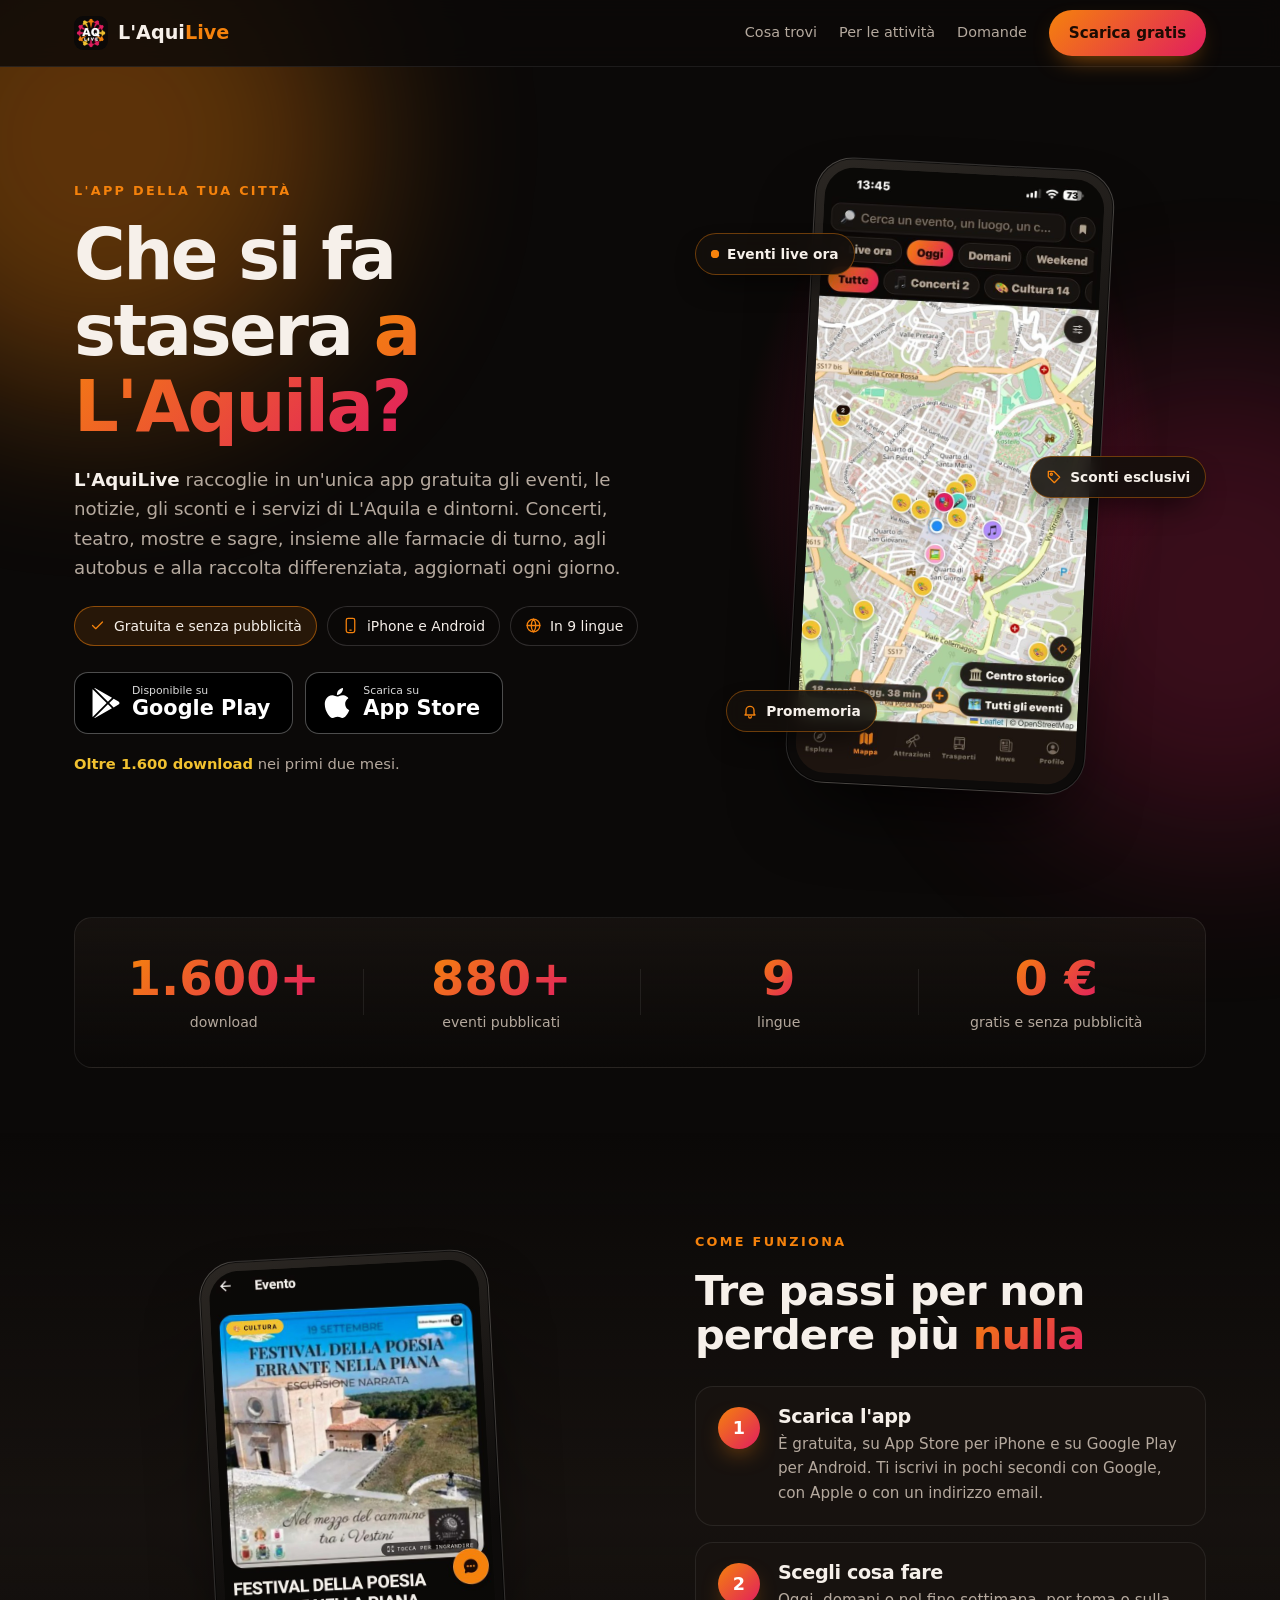
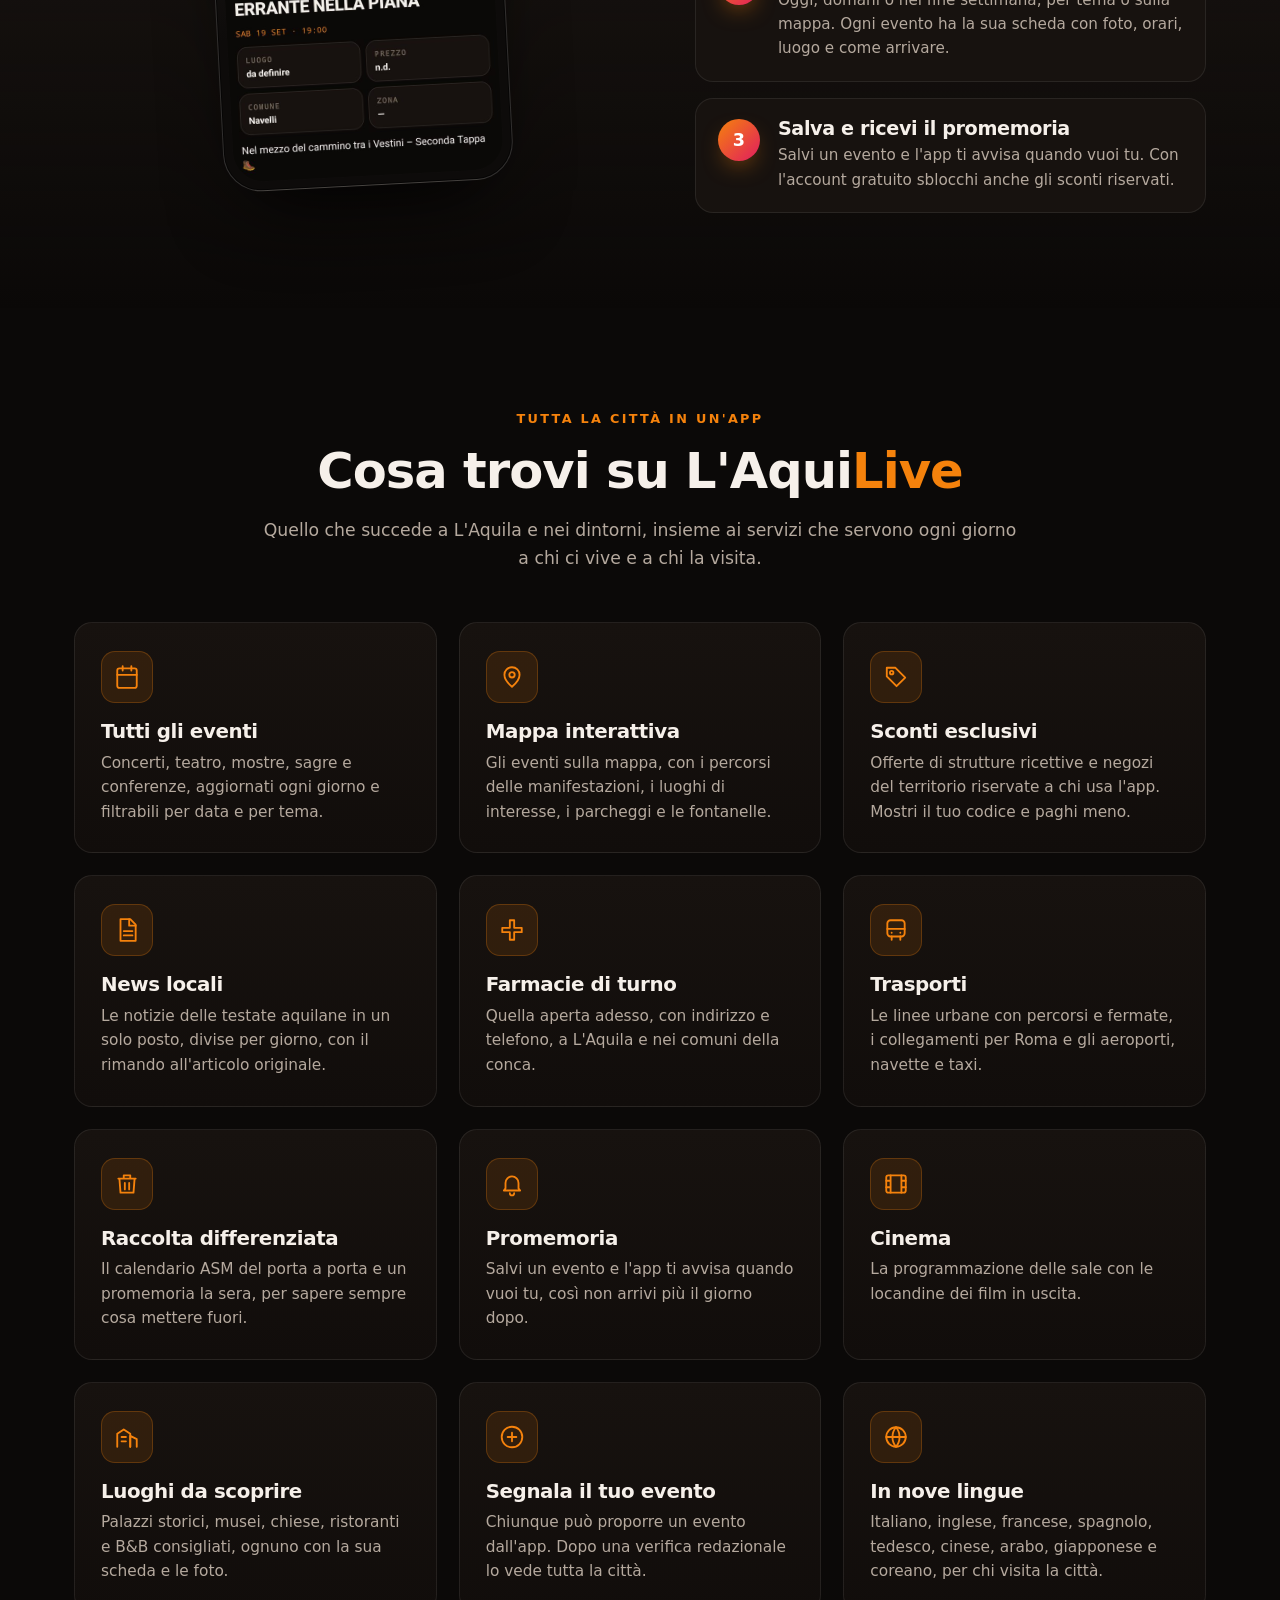
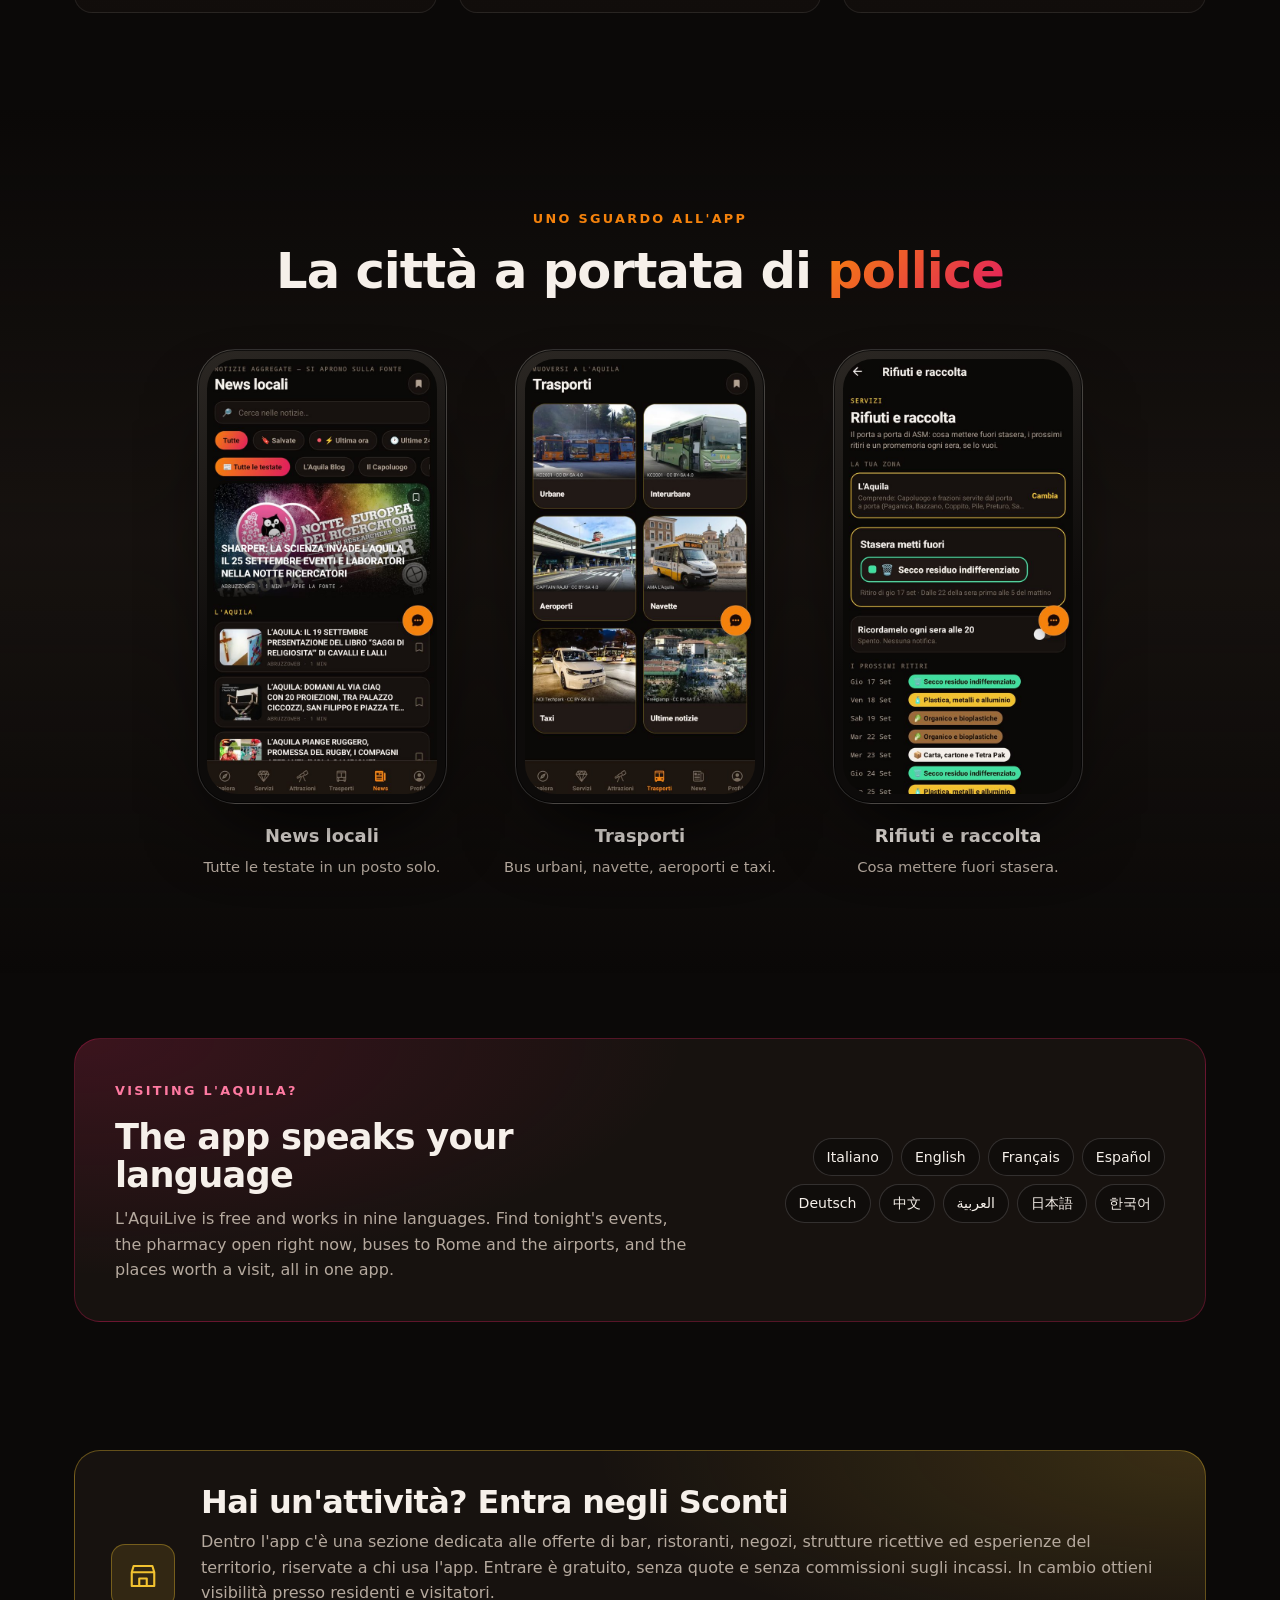
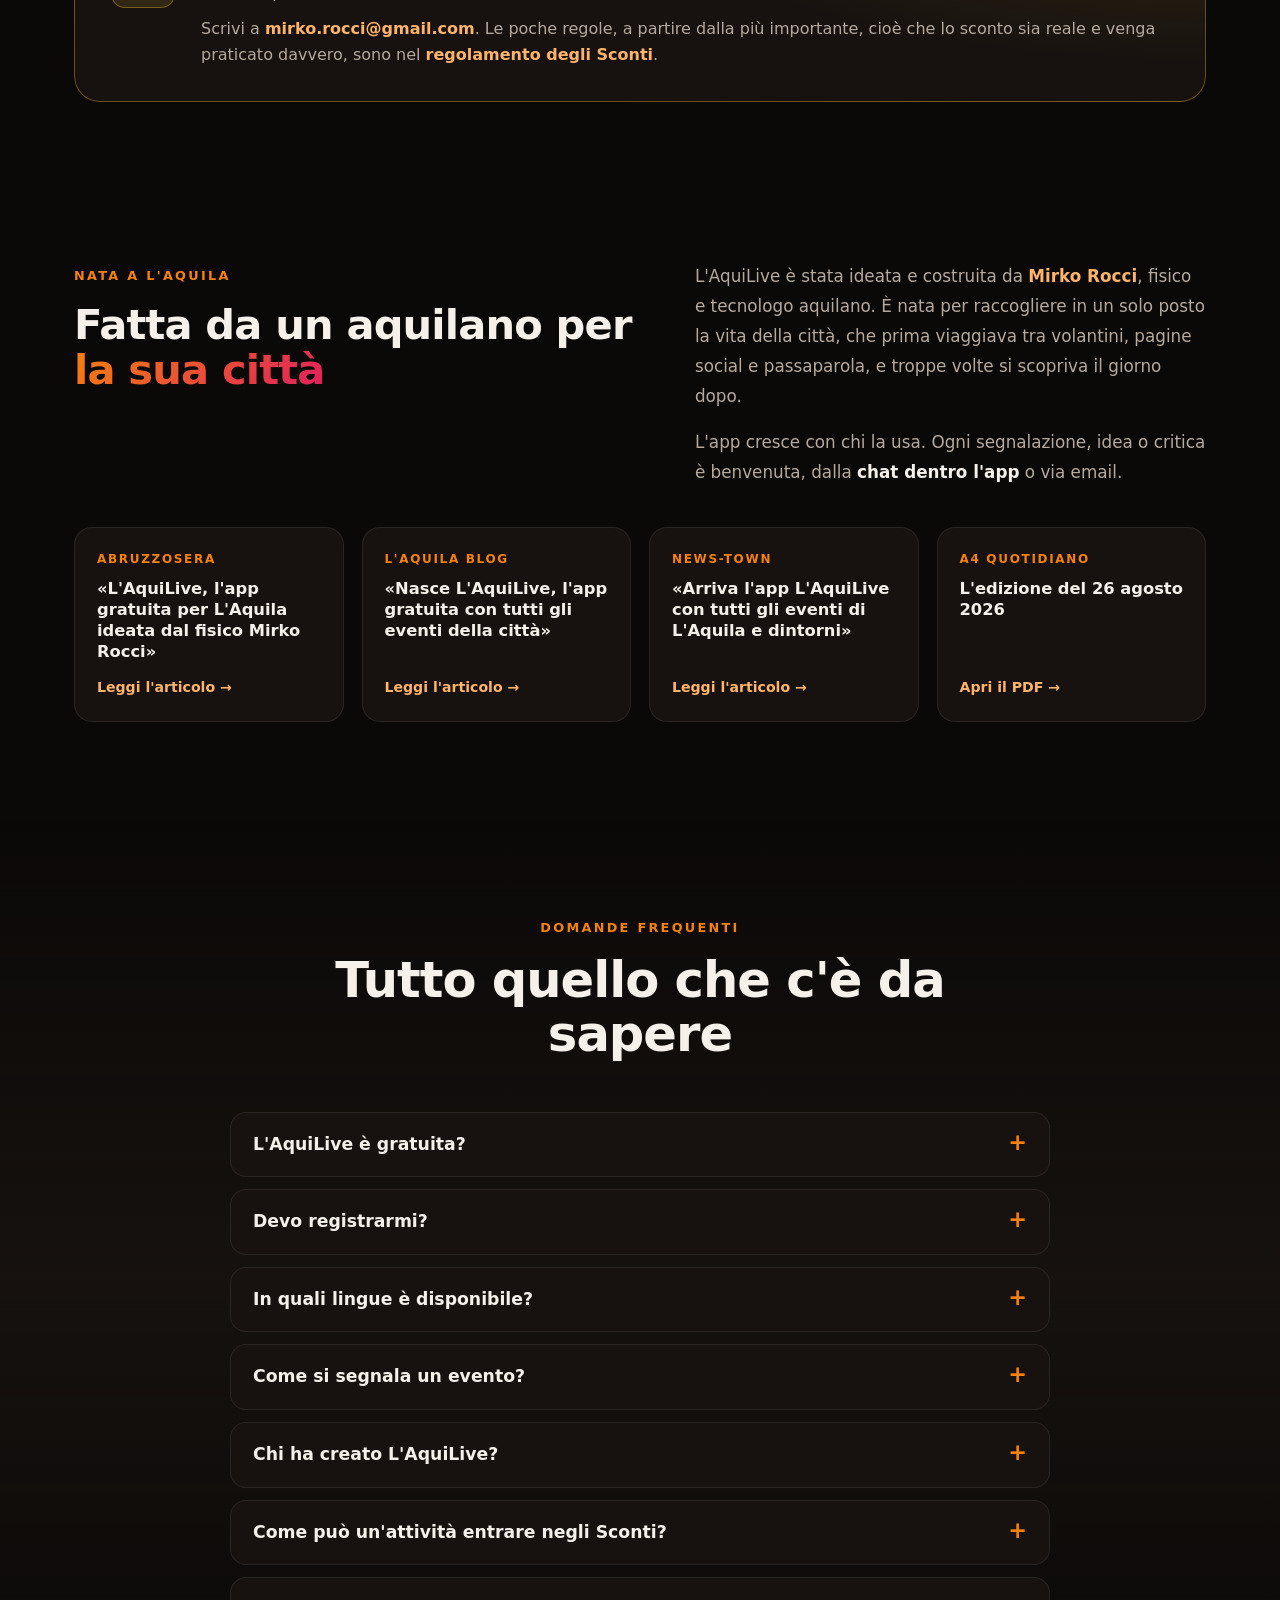
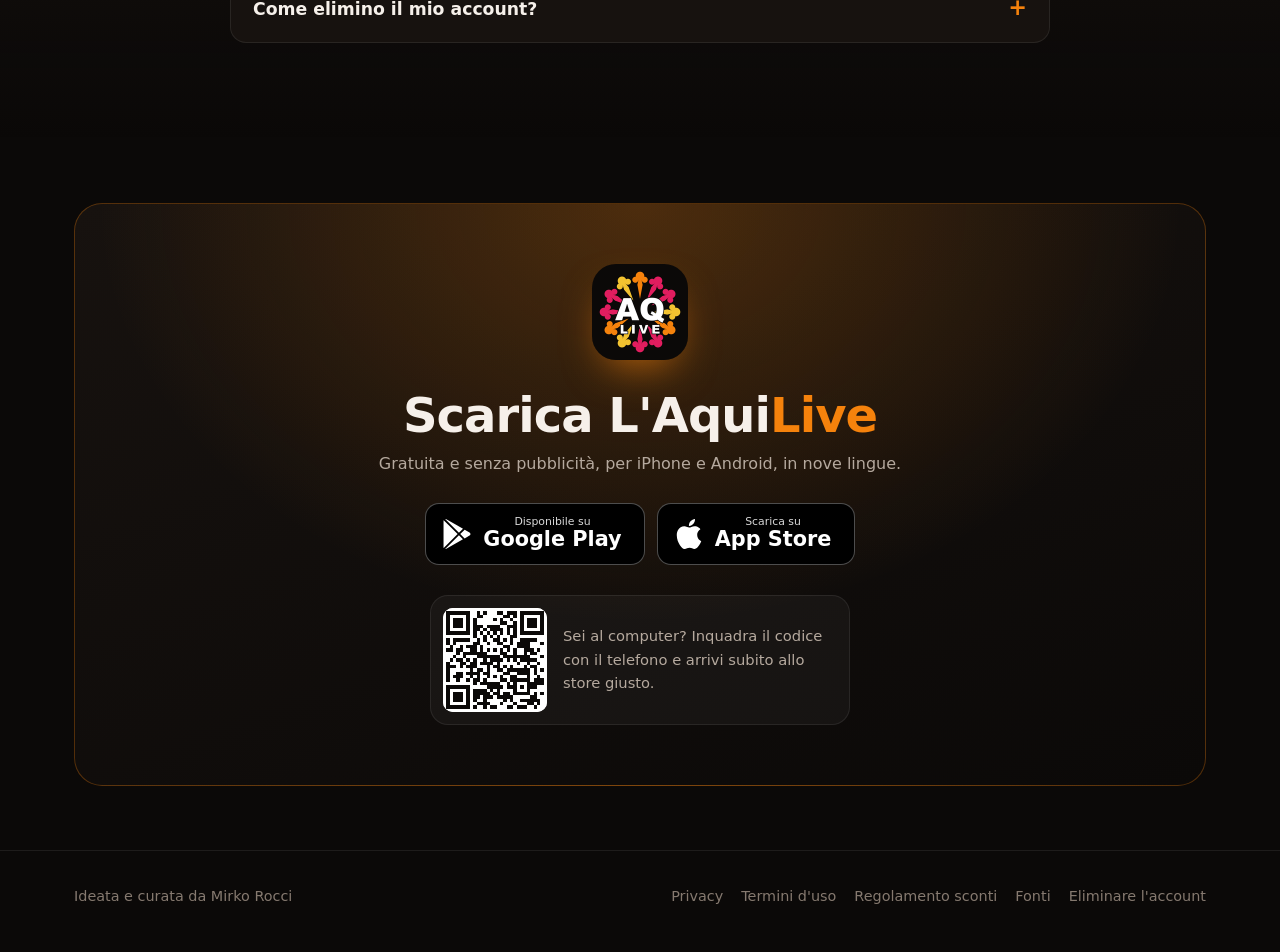
==== index.html @ c2c672d5 "Prima versione della pagina di laquilive.it Co-Authored-By: Claude Opus 5.5 <noreply@anthropic.com>" ====
<!doctype html>
<html lang="it">
<head>
<meta charset="utf-8">
<meta name="viewport" content="width=device-width, initial-scale=1">
<!-- Sicurezza: niente script in linea, i conteggi dei tocchi vanno solo verso Supabase -->
<meta http-equiv="Content-Security-Policy" content="default-src 'self'; img-src 'self' data:; style-src 'self' 'unsafe-inline' https://fonts.googleapis.com; font-src https://fonts.gstatic.com; script-src 'self'; connect-src https://kdgytiribodwqccvwzvc.supabase.co; object-src 'none'; base-uri 'self'; form-action 'self'; upgrade-insecure-requests">
<meta name="referrer" content="strict-origin-when-cross-origin">
<title>L'AquiLive · L'app gratuita degli eventi di L'Aquila</title>
<meta name="description" content="L'AquiLive è l'app gratuita e senza pubblicità con gli eventi, le notizie, gli sconti e i servizi di L'Aquila e dintorni. Mappa, farmacie di turno, autobus e raccolta differenziata, per iPhone e Android, in 9 lingue.">
<meta name="robots" content="index, follow, max-image-preview:large">
<link rel="canonical" href="https://laquilive.it/">
<meta name="theme-color" content="#0B0908">
<link rel="icon" href="/assets/favicon.ico" sizes="any">
<link rel="icon" href="/assets/favicon-32.png" type="image/png" sizes="32x32">
<link rel="apple-touch-icon" href="/assets/apple-touch-icon.png">
<link rel="manifest" href="/site.webmanifest">
<meta property="og:type" content="website">
<meta property="og:locale" content="it_IT">
<meta property="og:site_name" content="L'AquiLive">
<meta property="og:title" content="L'AquiLive · Tutta L'Aquila in un'app gratuita">
<meta property="og:description" content="Eventi, notizie, sconti e servizi di L'Aquila e dintorni in un'unica app, gratuita e senza pubblicità. Oltre 1.600 download.">
<meta property="og:url" content="https://laquilive.it/">
<meta property="og:image" content="https://laquilive.it/assets/og-laquilive.jpg">
<meta property="og:image:width" content="1024">
<meta property="og:image:height" content="500">
<meta property="og:image:alt" content="L'AquiLive, eventi, cultura e vita quotidiana a L'Aquila e provincia">
<meta name="twitter:card" content="summary_large_image">
<meta name="twitter:title" content="L'AquiLive · Tutta L'Aquila in un'app gratuita">
<meta name="twitter:description" content="Eventi, notizie, sconti e servizi di L'Aquila e dintorni in un'unica app, gratuita e senza pubblicità.">
<meta name="twitter:image" content="https://laquilive.it/assets/og-laquilive.jpg">
<meta name="apple-itunes-app" content="app-id=6796280318">
<link rel="preconnect" href="https://fonts.googleapis.com">
<link rel="preconnect" href="https://fonts.gstatic.com" crossorigin>
<link href="https://fonts.googleapis.com/css2?family=Space+Grotesk:wght@500;600;700&family=Inter:wght@400;500;600;700&display=swap" rel="stylesheet">
<script type="application/ld+json">
{
  "@context": "https://schema.org",
  "@graph": [
    {
      "@type": "WebSite",
      "@id": "https://laquilive.it/#sito",
      "url": "https://laquilive.it/",
      "name": "L'AquiLive",
      "inLanguage": "it",
      "publisher": { "@id": "https://mirkorocci.it/#person" }
    },
    {
      "@type": "MobileApplication",
      "@id": "https://laquilive.it/#app",
      "name": "L'AquiLive",
      "url": "https://laquilive.it/",
      "description": "App gratuita e senza pubblicità con gli eventi, le notizie, gli sconti e i servizi di L'Aquila e dintorni: concerti, teatro, mostre, sagre, conferenze e Perdonanza Celestiniana, con mappa interattiva, promemoria, news locali, trasporti, farmacie di turno, raccolta differenziata, cinema e luoghi da scoprire.",
      "image": "https://laquilive.it/assets/icona-512.png",
      "screenshot": [
        "https://laquilive.it/assets/schermate/mappa.jpg",
        "https://laquilive.it/assets/schermate/evento.jpg",
        "https://laquilive.it/assets/schermate/news.jpg"
      ],
      "applicationCategory": "EntertainmentApplication",
      "operatingSystem": "Android, iOS",
      "inLanguage": ["it", "en", "fr", "es", "de", "zh", "ar", "ja", "ko"],
      "offers": { "@type": "Offer", "price": "0", "priceCurrency": "EUR" },
      "installUrl": [
        "https://play.google.com/store/apps/details?id=it.aqlive99.app",
        "https://apps.apple.com/it/app/laquilive/id6796280318"
      ],
      "sameAs": [
        "https://play.google.com/store/apps/details?id=it.aqlive99.app",
        "https://apps.apple.com/it/app/laquilive/id6796280318",
        "https://mirkorocci.it/laquilive/"
      ],
      "spatialCoverage": { "@type": "Place", "name": "L'Aquila e provincia", "address": { "@type": "PostalAddress", "addressLocality": "L'Aquila", "addressRegion": "AQ", "addressCountry": "IT" } },
      "author": { "@type": "Person", "@id": "https://mirkorocci.it/#person", "name": "Mirko Rocci", "url": "https://mirkorocci.it/" },
      "publisher": { "@id": "https://mirkorocci.it/#person" },
      "subjectOf": [
        { "@type": "NewsArticle", "headline": "L'AquiLive, l'app gratuita per L'Aquila ideata dal fisico Mirko Rocci", "url": "https://abruzzosera.it/attualita/laquilive-lapp-gratuita-per-laquila-ideata-dal-fisico-mirko-rocci/", "publisher": { "@type": "Organization", "name": "Abruzzosera" } },
        { "@type": "NewsArticle", "headline": "Nasce L'AquiLive, l'app gratuita con tutti gli eventi della città", "url": "https://www.laquilablog.it/nasce-laquilive-lapp-gratuita-con-tutti-gli-eventi-della-citta/", "publisher": { "@type": "Organization", "name": "L'Aquila Blog" } },
        { "@type": "NewsArticle", "headline": "Arriva l'app L'AquiLive con tutti gli eventi di L'Aquila e dintorni", "url": "https://news-town.it/2026/08/25/scenari/arriva-lapp-laquilive-con-tutti-gli-eventi-di-laquila-e-dintorni/", "publisher": { "@type": "Organization", "name": "News-Town" } }
      ]
    },
    {
      "@type": "FAQPage",
      "mainEntity": [
        { "@type": "Question", "name": "Che cos'è L'AquiLive?", "acceptedAnswer": { "@type": "Answer", "text": "L'AquiLive è un'app gratuita e senza pubblicità che raccoglie in un solo posto gli eventi, le notizie, gli sconti e i servizi di L'Aquila e dintorni, con mappa interattiva, promemoria, trasporti, farmacie di turno, raccolta differenziata e cinema." } },
        { "@type": "Question", "name": "L'AquiLive è gratuita?", "acceptedAnswer": { "@type": "Answer", "text": "Sì. L'app è gratuita e senza pubblicità, per Android su Google Play e per iPhone su App Store." } },
        { "@type": "Question", "name": "In quali lingue è disponibile L'AquiLive?", "acceptedAnswer": { "@type": "Answer", "text": "In nove lingue, cioè italiano, inglese, francese, spagnolo, tedesco, cinese, arabo, giapponese e coreano." } },
        { "@type": "Question", "name": "Come si segnala un evento su L'AquiLive?", "acceptedAnswer": { "@type": "Answer", "text": "Chiunque può proporre un evento direttamente dall'app. Dopo una verifica redazionale viene pubblicato e diventa visibile a tutti." } },
        { "@type": "Question", "name": "Chi ha creato L'AquiLive?", "acceptedAnswer": { "@type": "Answer", "text": "L'app è stata ideata e costruita da Mirko Rocci, fisico e tecnologo aquilano." } },
        { "@type": "Question", "name": "Come può un'attività entrare nella sezione Sconti?", "acceptedAnswer": { "@type": "Answer", "text": "Bar, ristoranti, negozi, strutture ricettive ed esperienze del territorio possono proporre un'offerta riservata a chi usa l'app scrivendo a mirko.rocci@gmail.com. L'inserimento è gratuito, senza quote né commissioni, e la regola principale è che lo sconto sia reale e venga praticato davvero." } }
      ]
    }
  ]
}
</script>
<style>
  :root {
    --ink: #0B0908; --ink-2: #110D0B; --panel: #17120F; --panel-2: #1E1814;
    --line: rgba(255,255,255,.08); --line-2: rgba(255,255,255,.15);
    --orange: #F5820C; --orange-lt: #FFB46B; --pink: #E11D5F; --yellow: #F2C230;
    --grad: linear-gradient(135deg, #F5820C 0%, #E11D5F 100%);
    --text: #F6F0EA; --muted: #B5A99E; --muted-2: #85796F;
    --maxw: 1180px; --r: 18px; --ease: cubic-bezier(.2,.7,.2,1);
    --font-d: "Space Grotesk", system-ui, sans-serif; --font-b: "Inter", system-ui, sans-serif;
  }
  * { box-sizing: border-box; margin: 0; padding: 0; }
  html { scroll-behavior: smooth; scroll-padding-top: 84px; }
  body { font-family: var(--font-b); background: var(--ink); color: var(--text); line-height: 1.6; overflow-x: hidden; -webkit-font-smoothing: antialiased; }
  a { color: inherit; text-decoration: none; }
  img { max-width: 100%; }
  h1, h2, h3 { font-family: var(--font-d); font-weight: 600; line-height: 1.08; letter-spacing: -.02em; }
  :focus-visible { outline: 2px solid var(--orange-lt); outline-offset: 3px; border-radius: 6px; }
  .container { max-width: var(--maxw); margin: 0 auto; padding: 0 24px; }
  .grad { background: var(--grad); -webkit-background-clip: text; background-clip: text; color: transparent; }
  .aql { white-space: nowrap; }
  .aql i { font-style: normal; color: var(--orange); }
  .kicker { display: inline-block; font-family: var(--font-d); font-size: .8rem; font-weight: 600; letter-spacing: .18em; text-transform: uppercase; color: var(--orange); margin-bottom: 16px; }
  .link-inline { color: var(--orange-lt); font-weight: 600; }
  .link-inline:hover { text-decoration: underline; }
  .salta { position: absolute; left: -999px; top: 8px; z-index: 50; padding: 10px 16px; border-radius: 10px; background: var(--orange); color: #1C0B03; font-weight: 600; }
  .salta:focus { left: 12px; }

  /* sfondo: due aloni caldi, come nell'app */
  .bg-glow { position: fixed; z-index: 0; border-radius: 50%; filter: blur(90px); opacity: .35; pointer-events: none; }
  .glow-a { width: 520px; height: 520px; left: -160px; top: -120px; background: var(--orange); }
  .glow-b { width: 480px; height: 480px; right: -180px; top: 40%; background: var(--pink); opacity: .22; }

  /* testata */
  .testata { position: sticky; top: 0; z-index: 20; background: rgba(11,9,8,.82); -webkit-backdrop-filter: blur(12px); backdrop-filter: blur(12px); border-bottom: 1px solid var(--line); }
  .testata .container { display: flex; align-items: center; justify-content: space-between; height: 66px; gap: 16px; }
  .marchio { display: inline-flex; align-items: center; gap: 10px; font-family: var(--font-d); font-weight: 700; font-size: 1.2rem; }
  .marchio img { width: 34px; height: 34px; border-radius: 9px; }
  .testata-dx { display: flex; align-items: center; gap: 22px; font-size: .9rem; color: var(--muted); }
  .testata-dx a:not(.btn):hover { color: var(--text); }
  .btn { display: inline-flex; align-items: center; gap: .5em; font-family: var(--font-d); font-weight: 600; font-size: .95rem; padding: .7em 1.3em; border-radius: 100px; background: var(--grad); color: #1C0B03; box-shadow: 0 10px 26px -12px rgba(245,130,12,.8); transition: transform .25s var(--ease); white-space: nowrap; }
  .btn:hover { transform: translateY(-2px); }

  main, footer { position: relative; z-index: 1; }
  .section { padding: 96px 0; position: relative; }
  .section.tight { padding: 64px 0; }
  .section-alt { background: linear-gradient(180deg, transparent, rgba(30,24,20,.6), transparent); }
  .sec-head { max-width: 760px; margin: 0 auto 50px; text-align: center; }
  .sec-head h2 { font-size: clamp(2rem, 4.4vw, 3.1rem); }
  .lead { margin-top: 18px; color: var(--muted); font-size: 1.08rem; }
  .split { display: grid; grid-template-columns: minmax(0,1.05fr) minmax(0,.95fr); gap: 56px; align-items: center; }
  .split.top { align-items: start; }
  .sec-title { font-size: clamp(1.8rem, 3.6vw, 2.6rem); margin: 0 0 18px; }
  .prose p { color: var(--muted); font-size: 1.05rem; line-height: 1.78; margin-top: 16px; }
  .prose p:first-child { margin-top: 0; }
  .prose strong { color: var(--text); }

  /* apertura */
  .apertura { padding: 72px 0 40px; }
  .apertura h1 { font-size: clamp(2.5rem, 6vw, 4.4rem); font-weight: 700; letter-spacing: -.035em; max-width: 14ch; }
  .ph-lead { max-width: 58ch; margin-top: 20px; color: var(--muted); font-size: clamp(1.02rem, 1.5vw, 1.14rem); }
  .ph-lead strong { color: var(--text); }
  .ph-meta { display: flex; flex-wrap: wrap; gap: 10px; margin-top: 24px; }
  .chip-info { display: inline-flex; align-items: center; gap: 8px; padding: 8px 14px; border-radius: 99px; border: 1px solid var(--line-2); background: rgba(11,9,8,.55); font-size: .87rem; }
  .chip-info .ico { width: 17px; height: 17px; flex: none; fill: none; stroke: var(--orange); stroke-width: 1.8; stroke-linecap: round; stroke-linejoin: round; }
  .chip-info.hot { border-color: rgba(245,130,12,.5); background: rgba(245,130,12,.12); }
  .prova { margin-top: 18px; font-size: .92rem; color: var(--muted); }
  .prova b { color: var(--yellow); }

  /* bottoni degli store */
  .stores { display: flex; flex-wrap: wrap; gap: 12px; margin-top: 26px; }
  .stores.centro { justify-content: center; }
  .store-btn { display: inline-flex; align-items: center; gap: 11px; min-width: 198px; padding: 12px 22px 12px 16px; border-radius: 14px; background: #000; border: 1px solid rgba(255,255,255,.3); color: #fff; transition: transform .25s var(--ease), border-color .25s, box-shadow .3s; }
  .store-btn:hover { transform: translateY(-2px); border-color: #fff; box-shadow: 0 14px 30px -12px rgba(245,130,12,.6); }
  .store-btn svg { width: 30px; height: 30px; flex: none; fill: currentColor; }
  .store-btn span { display: flex; flex-direction: column; line-height: 1.12; }
  .store-btn small { font-size: .68rem; opacity: .85; }
  .store-btn b { font-family: var(--font-d); font-size: 1.3rem; font-weight: 600; white-space: nowrap; }

  /* telefoni */
  @keyframes bob { 0%, 100% { translate: 0 0; } 50% { translate: 0 -12px; } }
  .phone { position: relative; margin: 0; padding: 9px; border-radius: 38px; background: linear-gradient(160deg, #2b2723, #0d0b0a 60%); border: 1px solid rgba(255,255,255,.15); box-shadow: 0 40px 80px -30px rgba(0,0,0,.9), inset 0 0 0 1px rgba(0,0,0,.6); }
  .phone img { display: block; width: 100%; height: auto; border-radius: 30px; }
  .visual { position: relative; display: flex; justify-content: center; align-items: center; padding: 24px 0; }
  .visual-glow { position: absolute; inset: 6% 8%; border-radius: 50%; background: radial-gradient(closest-side, rgba(245,130,12,.38), rgba(225,29,95,.16) 60%, transparent); pointer-events: none; }
  .phone-hero { width: min(300px, 76%); transform: rotate(3deg); animation: bob 8s ease-in-out infinite; }
  .float-chip { position: absolute; z-index: 3; display: inline-flex; align-items: center; gap: 8px; padding: 9px 15px; border-radius: 99px; background: rgba(20,15,12,.88); -webkit-backdrop-filter: blur(8px); backdrop-filter: blur(8px); border: 1px solid rgba(245,130,12,.4); font-family: var(--font-d); font-size: .86rem; font-weight: 600; white-space: nowrap; box-shadow: 0 14px 30px -12px rgba(0,0,0,.85); animation: bob 6s ease-in-out infinite; }
  .float-chip .ico { width: 16px; height: 16px; fill: none; stroke: var(--orange); stroke-width: 2; stroke-linecap: round; stroke-linejoin: round; }
  .fc-1 { top: 14%; left: 0; }
  .fc-2 { top: 47%; right: 0; animation-delay: -2s; }
  .fc-3 { bottom: 12%; left: 6%; animation-delay: -4s; }
  .pulse-dot { width: 8px; height: 8px; border-radius: 50%; background: var(--orange); position: relative; display: inline-block; }
  .pulse-dot::after { content: ""; position: absolute; inset: 0; border-radius: 50%; background: inherit; animation: pulse 2s ease-out infinite; }
  @keyframes pulse { 0% { transform: scale(1); opacity: .7; } 100% { transform: scale(3.4); opacity: 0; } }

  /* numeri */
  .stats { display: grid; grid-template-columns: repeat(4, 1fr); gap: 20px; border: 1px solid var(--line); border-radius: var(--r); padding: 34px 20px; background: linear-gradient(180deg, rgba(30,24,20,.6), transparent); }
  .stat { text-align: center; position: relative; }
  .stat + .stat::before { content: ""; position: absolute; left: -10px; top: 50%; transform: translateY(-50%); width: 1px; height: 46px; background: var(--line); }
  .stat .num { font-family: var(--font-d); font-weight: 700; font-size: clamp(2.2rem, 4vw, 3rem); line-height: 1.1; background: var(--grad); -webkit-background-clip: text; background-clip: text; color: transparent; display: inline-block; }
  .stat .lbl { display: block; color: var(--muted); font-size: .88rem; margin-top: 6px; }

  /* tre passi */
  .app-steps { list-style: none; display: grid; gap: 16px; margin-top: 28px; }
  .app-steps li { display: flex; gap: 18px; align-items: flex-start; padding: 20px 22px; border-radius: 18px; background: var(--panel); border: 1px solid var(--line); }
  .app-steps li > b { flex: none; width: 42px; height: 42px; border-radius: 50%; display: grid; place-items: center; font-family: var(--font-d); font-size: 1.1rem; color: #fff; background: var(--grad); box-shadow: 0 10px 24px -10px rgba(245,130,12,.8); }
  .app-steps h3 { font-size: 1.2rem; margin-bottom: 4px; }
  .app-steps p { color: var(--muted); font-size: .95rem; }
  .steps-visual { display: flex; justify-content: center; }
  .steps-visual .phone { width: min(290px, 78%); transform: rotate(-3deg); }

  /* cosa trovi */
  .feature-grid { display: grid; grid-template-columns: repeat(3, 1fr); gap: 22px; }
  .card { position: relative; overflow: hidden; background: linear-gradient(180deg, var(--panel), var(--ink-2)); border: 1px solid var(--line); border-radius: var(--r); padding: 28px 26px; transition: transform .4s var(--ease), border-color .4s; }
  .card:hover { transform: translateY(-6px); border-color: var(--line-2); }
  .card-ico { width: 52px; height: 52px; border-radius: 14px; display: grid; place-items: center; background: rgba(245,130,12,.12); border: 1px solid rgba(245,130,12,.25); margin-bottom: 18px; }
  .card-ico .ico { width: 26px; height: 26px; fill: none; stroke: var(--orange); stroke-width: 1.7; stroke-linecap: round; stroke-linejoin: round; }
  .card h3 { font-size: 1.24rem; margin-bottom: 8px; }
  .card p { color: var(--muted); font-size: .96rem; }

  /* schermate */
  .phone-row { display: grid; grid-template-columns: repeat(3, minmax(0,1fr)); gap: 34px; max-width: 920px; margin: 0 auto; }
  .pr-item { text-align: center; }
  .pr-item .phone { max-width: 250px; margin: 0 auto 18px; transition: transform .5s var(--ease); }
  .pr-item:hover .phone { transform: translateY(-8px); }
  .pr-item b { display: block; font-family: var(--font-d); font-size: 1.12rem; margin-bottom: 4px; }
  .pr-item p { color: var(--muted); font-size: .92rem; }

  /* per chi visita la città, in inglese */
  .visita { display: grid; grid-template-columns: minmax(0,1.3fr) minmax(0,1fr); gap: 34px; align-items: center; padding: 38px 40px; border-radius: 26px; background: radial-gradient(90% 140% at 0% 0%, rgba(225,29,95,.18), transparent 60%), var(--panel); border: 1px solid rgba(225,29,95,.3); }
  .visita .kicker { color: #FF7AA2; }
  .visita h2 { font-size: clamp(1.6rem, 3.2vw, 2.2rem); margin-bottom: 12px; }
  .visita p { color: var(--muted); }
  .lingue { display: flex; flex-wrap: wrap; gap: 8px; justify-content: flex-end; }
  .lingue span { padding: 7px 13px; border-radius: 99px; border: 1px solid var(--line-2); font-size: .88rem; background: rgba(11,9,8,.5); }

  /* attività */
  .box-attivita { display: grid; grid-template-columns: auto 1fr; gap: 26px; align-items: center; padding: 34px 36px; border-radius: 26px; background: radial-gradient(90% 140% at 100% 0%, rgba(242,194,48,.16), transparent 60%), var(--panel); border: 1px solid rgba(242,194,48,.35); }
  .box-attivita .card-ico { width: 64px; height: 64px; margin: 0; background: rgba(242,194,48,.12); border-color: rgba(242,194,48,.35); }
  .box-attivita .card-ico .ico { stroke: var(--yellow); width: 30px; height: 30px; }
  .box-attivita h2 { font-size: clamp(1.5rem, 3vw, 2rem); margin-bottom: 10px; }
  .box-attivita p { color: var(--muted); }
  .box-attivita p + p { margin-top: 10px; }

  /* stampa */
  .app-press { list-style: none; display: grid; grid-template-columns: repeat(4, minmax(0,1fr)); gap: 18px; margin-top: 40px; }
  .app-press a { display: flex; flex-direction: column; gap: 8px; height: 100%; padding: 22px; border-radius: 18px; background: var(--panel); border: 1px solid var(--line); transition: border-color .3s, transform .3s var(--ease); }
  .app-press a:hover { border-color: rgba(245,130,12,.5); transform: translateY(-3px); }
  .app-press small { font-family: var(--font-d); font-size: .75rem; font-weight: 600; letter-spacing: .14em; text-transform: uppercase; color: var(--orange); }
  .app-press b { font-family: var(--font-d); font-size: 1.02rem; line-height: 1.3; }
  .app-press span { margin-top: auto; padding-top: 6px; color: var(--orange-lt); font-size: .88rem; font-weight: 600; }

  /* domande */
  .faq { max-width: 820px; margin: 0 auto; display: grid; gap: 12px; }
  .faq details { border: 1px solid var(--line); border-radius: 16px; background: var(--panel); padding: 18px 22px; }
  .faq summary { cursor: pointer; font-family: var(--font-d); font-weight: 600; font-size: 1.08rem; list-style: none; display: flex; justify-content: space-between; gap: 16px; }
  .faq summary::-webkit-details-marker { display: none; }
  .faq summary::after { content: "+"; color: var(--orange); font-size: 1.4rem; line-height: 1; }
  .faq details[open] summary::after { content: "−"; }
  .faq p { margin-top: 10px; color: var(--muted); }

  /* chiamata finale */
  .app-cta { position: relative; text-align: center; padding: 60px 30px; border-radius: 28px; overflow: hidden; background: radial-gradient(80% 120% at 50% 0%, rgba(245,130,12,.25), transparent 60%), linear-gradient(160deg, #17120f, #0b0908); border: 1px solid rgba(245,130,12,.3); }
  .ac-ico { width: 96px; height: 96px; border-radius: 24px; box-shadow: 0 18px 40px -14px rgba(245,130,12,.7); margin-bottom: 22px; }
  .app-cta h2 { font-size: clamp(2rem, 4vw, 3rem); margin-bottom: 10px; }
  .app-cta > p { color: var(--muted); }
  .ac-qr { display: inline-flex; align-items: center; gap: 16px; margin-top: 30px; padding: 12px 18px 12px 12px; border-radius: 18px; background: rgba(255,255,255,.04); border: 1px solid var(--line); text-align: left; max-width: 420px; }
  .ac-qr img { width: 104px; height: 104px; border-radius: 10px; background: #fff; flex: none; }
  .ac-qr span { color: var(--muted); font-size: .92rem; }

  /* barra in fondo sul telefono */
  .barra-scarica { position: fixed; left: 12px; right: 12px; bottom: 12px; z-index: 30; display: none; align-items: center; gap: 12px; padding: 10px 10px 10px 12px; border-radius: 18px; background: rgba(23,18,15,.94); -webkit-backdrop-filter: blur(12px); backdrop-filter: blur(12px); border: 1px solid rgba(245,130,12,.35); box-shadow: 0 18px 40px -12px rgba(0,0,0,.9); transform: translateY(140%); transition: transform .45s var(--ease); }
  .barra-scarica.su { transform: none; }
  .barra-scarica img { width: 38px; height: 38px; border-radius: 10px; flex: none; }
  .barra-scarica span { flex: 1; min-width: 0; font-size: .86rem; line-height: 1.3; color: var(--muted); }
  .barra-scarica span b { display: block; color: var(--text); font-family: var(--font-d); font-size: .98rem; }

  footer { border-top: 1px solid var(--line); padding: 34px 0 44px; color: var(--muted-2); font-size: .9rem; }
  footer .container { display: flex; flex-wrap: wrap; justify-content: space-between; gap: 14px; }
  footer nav { display: flex; flex-wrap: wrap; gap: 8px 18px; }
  footer a:hover { color: var(--text); }

  /* comparsa (solo con JavaScript: senza, tutto resta visibile) */
  .js .reveal { opacity: 0; transform: translateY(26px); transition: opacity .8s var(--ease), transform .8s var(--ease); }
  .js .reveal.in { opacity: 1; transform: none; }

  @media (max-width: 960px) {
    .split, .visita { grid-template-columns: 1fr; gap: 40px; }
    .visita { gap: 22px; }
    .lingue { justify-content: flex-start; }
    .feature-grid { grid-template-columns: repeat(2, 1fr); }
    .app-press { grid-template-columns: repeat(2, minmax(0,1fr)); }
    .stats { grid-template-columns: repeat(2, 1fr); row-gap: 28px; }
    .stat:nth-child(3)::before { display: none; }
    .steps-visual { order: 2; }
  }
  @media (max-width: 760px) { .testata-dx .solo-largo { display: none; } }
  @media (max-width: 640px) {
    .section { padding: 72px 0; }
    .container { padding: 0 16px; }
    .apertura { padding-top: 48px; }
    .feature-grid, .app-press { grid-template-columns: 1fr; }
    .phone-row { grid-template-columns: 1fr; gap: 44px; }
    .store-btn { flex: 1 1 100%; justify-content: center; }
    .box-attivita, .visita { grid-template-columns: 1fr; padding: 28px 22px; }
    .fc-1 { left: -4px; } .fc-2 { right: -4px; }
    .ac-qr { display: none; }
    .barra-scarica { display: flex; }
    footer { padding-bottom: 96px; }
  }
  @media (prefers-reduced-motion: reduce) {
    * { animation: none !important; transition: none !important; }
    .js .reveal { opacity: 1; transform: none; }
  }
</style>
</head>
<body>
<a class="salta" href="#contenuto">Vai al contenuto</a>
<div class="bg-glow glow-a" aria-hidden="true"></div>
<div class="bg-glow glow-b" aria-hidden="true"></div>

<header class="testata">
  <div class="container">
    <a class="marchio" href="/" aria-label="L'AquiLive, inizio pagina"><img src="/assets/icona-192.png" alt="" width="34" height="34"><span class="aql">L'Aqui<i>Live</i></span></a>
    <nav class="testata-dx" aria-label="Sezioni">
      <a class="solo-largo" href="#cosa">Cosa trovi</a>
      <a class="solo-largo" href="#attivita">Per le attività</a>
      <a class="solo-largo" href="#domande">Domande</a>
      <a class="btn" href="#scarica">Scarica gratis</a>
    </nav>
  </div>
</header>

<main id="contenuto">
<!-- APERTURA -->
<section class="apertura">
  <div class="container">
    <div class="split">
      <div>
        <span class="kicker">L'app della tua città</span>
        <h1>Che si fa stasera <span class="grad">a L'Aquila?</span></h1>
        <p class="ph-lead"><strong>L'AquiLive</strong> raccoglie in un'unica app gratuita gli eventi, le notizie, gli sconti e i servizi di L'Aquila e dintorni. Concerti, teatro, mostre e sagre, insieme alle farmacie di turno, agli autobus e alla raccolta differenziata, aggiornati ogni giorno.</p>
        <div class="ph-meta">
          <span class="chip-info hot"><svg class="ico" viewBox="0 0 24 24" aria-hidden="true"><path d="m5 12 4.5 4.5L19 7"/></svg> Gratuita e senza pubblicità</span>
          <span class="chip-info"><svg class="ico" viewBox="0 0 24 24" aria-hidden="true"><rect x="6" y="2" width="12" height="20" rx="2.5"/><path d="M11 18.5h2"/></svg> iPhone e Android</span>
          <span class="chip-info"><svg class="ico" viewBox="0 0 24 24" aria-hidden="true"><circle cx="12" cy="12" r="9"/><path d="M3 12h18M12 3a14 14 0 0 1 0 18M12 3a14 14 0 0 0 0 18"/></svg> In 9 lingue</span>
        </div>
        <div class="stores">
          <a class="store-btn" data-store="appstore" href="https://apps.apple.com/it/app/laquilive/id6796280318" aria-label="Scarica L'AquiLive da App Store per iPhone"><svg viewBox="0 0 24 24" aria-hidden="true"><path d="M12.152 6.896c-.948 0-2.415-1.078-3.96-1.04-2.04.027-3.91 1.183-4.961 3.014-2.117 3.675-.546 9.103 1.519 12.09 1.013 1.454 2.208 3.09 3.792 3.039 1.52-.065 2.09-.987 3.935-.987 1.831 0 2.35.987 3.96.948 1.637-.026 2.676-1.48 3.676-2.948 1.156-1.688 1.636-3.325 1.662-3.415-.039-.013-3.182-1.221-3.22-4.857-.026-3.04 2.48-4.494 2.597-4.559-1.429-2.09-3.623-2.324-4.39-2.376-2-.156-3.675 1.09-4.61 1.09zM15.53 3.83c.843-1.012 1.4-2.427 1.245-3.830-1.207.052-2.662.805-3.532 1.818-.78.896-1.454 2.338-1.273 3.714 1.338.104 2.715-.688 3.559-1.701"/></svg><span><small>Scarica su</small><b>App Store</b></span></a>
          <a class="store-btn" data-store="play" href="https://play.google.com/store/apps/details?id=it.aqlive99.app" aria-label="Scarica L'AquiLive da Google Play per Android"><svg viewBox="0 0 24 24" aria-hidden="true"><path d="M22.018 13.298l-3.919 2.218-3.515-3.493 3.543-3.521 3.891 2.202a1.49 1.49 0 0 1 0 2.594zM1.337.924a1.486 1.486 0 0 0-.112.568v21.017c0 .217.045.419.124.6l11.155-11.087L1.337.924zm12.207 10.065l3.258-3.238L3.45.195a1.466 1.466 0 0 0-.946-.179l11.04 10.973zm0 2.067l-11 10.933c.298.036.612-.016.906-.183l13.324-7.54-3.230-3.21z"/></svg><span><small>Disponibile su</small><b>Google Play</b></span></a>
        </div>
        <p class="prova"><b>Oltre 1.600 download</b> nei primi due mesi.</p>
      </div>
      <div class="visual">
        <div class="visual-glow" aria-hidden="true"></div>
        <figure class="phone phone-hero"><img src="/assets/schermate/mappa.jpg" alt="La mappa di L'AquiLive con gli eventi del giorno nel centro di L'Aquila" width="600" height="1298" fetchpriority="high"></figure>
        <span class="float-chip fc-1" aria-hidden="true"><span class="pulse-dot"></span> Eventi live ora</span>
        <span class="float-chip fc-2" aria-hidden="true"><svg class="ico" viewBox="0 0 24 24"><path d="M20.5 12.5 12.5 20.5 3.5 11.5V3.5h8z"/><circle cx="8" cy="8" r="1.6"/></svg> Sconti esclusivi</span>
        <span class="float-chip fc-3" aria-hidden="true"><svg class="ico" viewBox="0 0 24 24"><path d="M6 16v-5a6 6 0 0 1 12 0v5l1.5 2h-15z"/><path d="M10 20.5a2 2 0 0 0 4 0"/></svg> Promemoria</span>
      </div>
    </div>
  </div>
</section>

<!-- NUMERI -->
<section class="section tight" aria-label="L'AquiLive in numeri">
  <div class="container">
    <div class="stats reveal">
      <div class="stat"><span class="num">1.600+</span><span class="lbl">download</span></div>
      <div class="stat"><span class="num">880+</span><span class="lbl">eventi pubblicati</span></div>
      <div class="stat"><span class="num">9</span><span class="lbl">lingue</span></div>
      <div class="stat"><span class="num">0 €</span><span class="lbl">gratis e senza pubblicità</span></div>
    </div>
  </div>
</section>

<!-- TRE PASSI -->
<section class="section section-alt">
  <div class="container">
    <div class="split">
      <div class="steps-visual reveal"><figure class="phone"><img src="/assets/schermate/evento.jpg" alt="La scheda di un evento su L'AquiLive con foto, data, ora e luogo" width="600" height="1136" loading="lazy"></figure></div>
      <div>
        <span class="kicker reveal">Come funziona</span>
        <h2 class="sec-title reveal">Tre passi per non perdere più <span class="grad">nulla</span></h2>
        <ol class="app-steps">
          <li class="reveal"><b>1</b><div><h3>Scarica l'app</h3><p>È gratuita, su App Store per iPhone e su Google Play per Android. Ti iscrivi in pochi secondi con Google, con Apple o con un indirizzo email.</p></div></li>
          <li class="reveal"><b>2</b><div><h3>Scegli cosa fare</h3><p>Oggi, domani o nel fine settimana, per tema o sulla mappa. Ogni evento ha la sua scheda con foto, orari, luogo e come arrivare.</p></div></li>
          <li class="reveal"><b>3</b><div><h3>Salva e ricevi il promemoria</h3><p>Salvi un evento e l'app ti avvisa quando vuoi tu. Con l'account gratuito sblocchi anche gli sconti riservati.</p></div></li>
        </ol>
      </div>
    </div>
  </div>
</section>

<!-- COSA TROVI -->
<section class="section" id="cosa">
  <div class="container">
    <div class="sec-head reveal">
      <span class="kicker">Tutta la città in un'app</span>
      <h2>Cosa trovi su <span class="aql">L'Aqui<i>Live</i></span></h2>
      <p class="lead">Quello che succede a L'Aquila e nei dintorni, insieme ai servizi che servono ogni giorno a chi ci vive e a chi la visita.</p>
    </div>
    <div class="feature-grid">
      <article class="card reveal"><div class="card-ico"><svg class="ico" viewBox="0 0 24 24" aria-hidden="true"><rect x="3" y="4" width="18" height="18" rx="2"/><path d="M16 2v4M8 2v4M3 10h18"/></svg></div><h3>Tutti gli eventi</h3><p>Concerti, teatro, mostre, sagre e conferenze, aggiornati ogni giorno e filtrabili per data e per tema.</p></article>
      <article class="card reveal"><div class="card-ico"><svg class="ico" viewBox="0 0 24 24" aria-hidden="true"><path d="M12 21s7-5.7 7-11a7 7 0 1 0-14 0c0 5.3 7 11 7 11Z"/><circle cx="12" cy="10" r="2.5"/></svg></div><h3>Mappa interattiva</h3><p>Gli eventi sulla mappa, con i percorsi delle manifestazioni, i luoghi di interesse, i parcheggi e le fontanelle.</p></article>
      <article class="card reveal"><div class="card-ico"><svg class="ico" viewBox="0 0 24 24" aria-hidden="true"><path d="M20.5 12.5 12.5 20.5 3.5 11.5V3.5h8z"/><circle cx="8" cy="8" r="1.6"/></svg></div><h3>Sconti esclusivi</h3><p>Offerte di strutture ricettive e negozi del territorio riservate a chi usa l'app. Mostri il tuo codice e paghi meno.</p></article>
      <article class="card reveal"><div class="card-ico"><svg class="ico" viewBox="0 0 24 24" aria-hidden="true"><path d="M6 2h9l5 5v15H6z"/><path d="M14 2v6h6M9 13h8M9 17h8"/></svg></div><h3>News locali</h3><p>Le notizie delle testate aquilane in un solo posto, divise per giorno, con il rimando all'articolo originale.</p></article>
      <article class="card reveal"><div class="card-ico"><svg class="ico" viewBox="0 0 24 24" aria-hidden="true"><path d="M10 3h4v7h7v4h-7v7h-4v-7H3v-4h7z"/></svg></div><h3>Farmacie di turno</h3><p>Quella aperta adesso, con indirizzo e telefono, a L'Aquila e nei comuni della conca.</p></article>
      <article class="card reveal"><div class="card-ico"><svg class="ico" viewBox="0 0 24 24" aria-hidden="true"><rect x="4" y="3" width="16" height="15" rx="3"/><path d="M4 11h16M8 18v3M16 18v3M8 14.5h.01M16 14.5h.01"/></svg></div><h3>Trasporti</h3><p>Le linee urbane con percorsi e fermate, i collegamenti per Roma e gli aeroporti, navette e taxi.</p></article>
      <article class="card reveal"><div class="card-ico"><svg class="ico" viewBox="0 0 24 24" aria-hidden="true"><path d="M4 7h16M10 11v6M14 11v6M5 7l1 13h12l1-13M9 7V4h6v3"/></svg></div><h3>Raccolta differenziata</h3><p>Il calendario ASM del porta a porta e un promemoria la sera, per sapere sempre cosa mettere fuori.</p></article>
      <article class="card reveal"><div class="card-ico"><svg class="ico" viewBox="0 0 24 24" aria-hidden="true"><path d="M6 16v-5a6 6 0 0 1 12 0v5l1.5 2h-15z"/><path d="M10 20.5a2 2 0 0 0 4 0"/></svg></div><h3>Promemoria</h3><p>Salvi un evento e l'app ti avvisa quando vuoi tu, così non arrivi più il giorno dopo.</p></article>
      <article class="card reveal"><div class="card-ico"><svg class="ico" viewBox="0 0 24 24" aria-hidden="true"><rect x="3" y="4" width="18" height="16" rx="2"/><path d="M7 4v16M17 4v16M3 9h4M3 15h4M17 9h4M17 15h4"/></svg></div><h3>Cinema</h3><p>La programmazione delle sale con le locandine dei film in uscita.</p></article>
      <article class="card reveal"><div class="card-ico"><svg class="ico" viewBox="0 0 24 24" aria-hidden="true"><path d="M3 21V9l6-4 6 4v12"/><path d="M15 21V11l6 3v7M7 12h4M7 16h4"/></svg></div><h3>Luoghi da scoprire</h3><p>Palazzi storici, musei, chiese, ristoranti e B&amp;B consigliati, ognuno con la sua scheda e le foto.</p></article>
      <article class="card reveal"><div class="card-ico"><svg class="ico" viewBox="0 0 24 24" aria-hidden="true"><circle cx="12" cy="12" r="9.5"/><path d="M12 8v8M8 12h8"/></svg></div><h3>Segnala il tuo evento</h3><p>Chiunque può proporre un evento dall'app. Dopo una verifica redazionale lo vede tutta la città.</p></article>
      <article class="card reveal"><div class="card-ico"><svg class="ico" viewBox="0 0 24 24" aria-hidden="true"><circle cx="12" cy="12" r="9"/><path d="M3 12h18M12 3a14 14 0 0 1 0 18M12 3a14 14 0 0 0 0 18"/></svg></div><h3>In nove lingue</h3><p>Italiano, inglese, francese, spagnolo, tedesco, cinese, arabo, giapponese e coreano, per chi visita la città.</p></article>
    </div>
  </div>
</section>

<!-- SCHERMATE -->
<section class="section section-alt">
  <div class="container">
    <div class="sec-head reveal">
      <span class="kicker">Uno sguardo all'app</span>
      <h2>La città a portata di <span class="grad">pollice</span></h2>
    </div>
    <div class="phone-row">
      <div class="pr-item reveal"><figure class="phone"><img src="/assets/schermate/news.jpg" alt="Le notizie locali delle testate aquilane raccolte in L'AquiLive" width="600" height="1136" loading="lazy"></figure><b>News locali</b><p>Tutte le testate in un posto solo.</p></div>
      <div class="pr-item reveal"><figure class="phone"><img src="/assets/schermate/trasporti.jpg" alt="La sezione Trasporti di L'AquiLive con autobus urbani, interurbani, aeroporti, navette e taxi" width="600" height="1136" loading="lazy"></figure><b>Trasporti</b><p>Bus urbani, navette, aeroporti e taxi.</p></div>
      <div class="pr-item reveal"><figure class="phone"><img src="/assets/schermate/rifiuti.jpg" alt="Il calendario della raccolta differenziata con il promemoria serale" width="600" height="1136" loading="lazy"></figure><b>Rifiuti e raccolta</b><p>Cosa mettere fuori stasera.</p></div>
    </div>
  </div>
</section>

<!-- PER CHI VISITA LA CITTÀ -->
<section class="section tight" lang="en">
  <div class="container">
    <div class="visita reveal">
      <div>
        <span class="kicker">Visiting L'Aquila?</span>
        <h2>The app speaks your language</h2>
        <p>L'AquiLive is free and works in nine languages. Find tonight's events, the pharmacy open right now, buses to Rome and the airports, and the places worth a visit, all in one app.</p>
      </div>
      <div class="lingue" aria-label="Languages available in the app">
        <span lang="it">Italiano</span><span>English</span><span lang="fr">Français</span><span lang="es">Español</span><span lang="de">Deutsch</span><span lang="zh">中文</span><span lang="ar" dir="rtl">العربية</span><span lang="ja">日本語</span><span lang="ko">한국어</span>
      </div>
    </div>
  </div>
</section>

<!-- ATTIVITÀ -->
<section class="section tight" id="attivita">
  <div class="container">
    <div class="box-attivita reveal">
      <div class="card-ico"><svg class="ico" viewBox="0 0 24 24" aria-hidden="true"><path d="M3 9l1.5-5h15L21 9M3 9v11h18V9M3 9h18M9 20v-6h6v6"/></svg></div>
      <div>
        <h2>Hai un'attività? Entra negli Sconti</h2>
        <p>Dentro l'app c'è una sezione dedicata alle offerte di bar, ristoranti, negozi, strutture ricettive ed esperienze del territorio, riservate a chi usa l'app. Entrare è gratuito, senza quote e senza commissioni sugli incassi. In cambio ottieni visibilità presso residenti e visitatori.</p>
        <p>Scrivi a <a class="link-inline" href="mailto:mirko.rocci@gmail.com?subject=L'AquiLive%2C%20sezione%20Sconti">mirko.rocci@gmail.com</a>. Le poche regole, a partire dalla più importante, cioè che lo sconto sia reale e venga praticato davvero, sono nel <a class="link-inline" href="https://mirkorocci.it/laquilive-regolamento-sconti.html">regolamento degli Sconti</a>.</p>
      </div>
    </div>
  </div>
</section>

<!-- CHI L'HA FATTA -->
<section class="section">
  <div class="container">
    <div class="split top">
      <div class="reveal">
        <span class="kicker">Nata a L'Aquila</span>
        <h2 class="sec-title">Fatta da un aquilano per <span class="grad">la sua città</span></h2>
      </div>
      <div class="prose reveal">
        <p>L'AquiLive è stata ideata e costruita da <a class="link-inline" href="https://mirkorocci.it/">Mirko Rocci</a>, fisico e tecnologo aquilano. È nata per raccogliere in un solo posto la vita della città, che prima viaggiava tra volantini, pagine social e passaparola, e troppe volte si scopriva il giorno dopo.</p>
        <p>L'app cresce con chi la usa. Ogni segnalazione, idea o critica è benvenuta, dalla <strong>chat dentro l'app</strong> o via email.</p>
      </div>
    </div>
    <ul class="app-press">
      <li class="reveal"><a href="https://abruzzosera.it/attualita/laquilive-lapp-gratuita-per-laquila-ideata-dal-fisico-mirko-rocci/" target="_blank" rel="noopener"><small>Abruzzosera</small><b>«L'AquiLive, l'app gratuita per L'Aquila ideata dal fisico Mirko Rocci»</b><span>Leggi l'articolo →</span></a></li>
      <li class="reveal"><a href="https://www.laquilablog.it/nasce-laquilive-lapp-gratuita-con-tutti-gli-eventi-della-citta/" target="_blank" rel="noopener"><small>L'Aquila Blog</small><b>«Nasce L'AquiLive, l'app gratuita con tutti gli eventi della città»</b><span>Leggi l'articolo →</span></a></li>
      <li class="reveal"><a href="https://news-town.it/2026/08/25/scenari/arriva-lapp-laquilive-con-tutti-gli-eventi-di-laquila-e-dintorni/" target="_blank" rel="noopener"><small>News-Town</small><b>«Arriva l'app L'AquiLive con tutti gli eventi di L'Aquila e dintorni»</b><span>Leggi l'articolo →</span></a></li>
      <li class="reveal"><a href="https://mirkorocci.it/assets/press/laquilive-articolo.pdf" target="_blank" rel="noopener"><small>A4 Quotidiano</small><b>L'edizione del 26 agosto 2026</b><span>Apri il PDF →</span></a></li>
    </ul>
  </div>
</section>

<!-- DOMANDE -->
<section class="section section-alt" id="domande">
  <div class="container">
    <div class="sec-head reveal"><span class="kicker">Domande frequenti</span><h2>Tutto quello che c'è da sapere</h2></div>
    <div class="faq">
      <details class="reveal"><summary>L'AquiLive è gratuita?</summary><p>Sì. L'app è gratuita e senza pubblicità, per Android su Google Play e per iPhone su App Store.</p></details>
      <details class="reveal"><summary>Devo registrarmi?</summary><p>Su Android sì, con un'iscrizione gratuita che richiede pochi secondi. Su iPhone puoi guardare eventi, notizie e servizi anche senza account. L'account serve per salvare i preferiti, ricevere i promemoria e usare gli sconti riservati, e si crea con Google, con Apple o con un indirizzo email.</p></details>
      <details class="reveal"><summary>In quali lingue è disponibile?</summary><p>In nove lingue, cioè italiano, inglese, francese, spagnolo, tedesco, cinese, arabo, giapponese e coreano.</p></details>
      <details class="reveal"><summary>Come si segnala un evento?</summary><p>Chiunque può proporre un evento direttamente dall'app. Dopo una verifica redazionale viene pubblicato e diventa visibile a tutti.</p></details>
      <details class="reveal"><summary>Chi ha creato L'AquiLive?</summary><p>L'app è stata ideata e costruita da <a class="link-inline" href="https://mirkorocci.it/">Mirko Rocci</a>, fisico e tecnologo aquilano.</p></details>
      <details class="reveal"><summary>Come può un'attività entrare negli Sconti?</summary><p>Scrivendo a <a class="link-inline" href="mailto:mirko.rocci@gmail.com?subject=L'AquiLive%2C%20sezione%20Sconti">mirko.rocci@gmail.com</a>. L'inserimento è gratuito, senza quote né commissioni, e la regola principale è che lo sconto sia reale e venga praticato davvero.</p></details>
      <details class="reveal"><summary>Come elimino il mio account?</summary><p>Dall'app, in Profilo, con l'eliminazione definitiva. Tutti i passaggi sono nella <a class="link-inline" href="https://mirkorocci.it/laquilive-eliminazione-account.html">pagina dedicata</a>.</p></details>
    </div>
  </div>
</section>

<!-- SCARICA -->
<section class="section tight" id="scarica">
  <div class="container">
    <div class="app-cta reveal">
      <img class="ac-ico" src="/assets/icona-192.png" alt="L'icona di L'AquiLive" width="96" height="96" loading="lazy">
      <h2>Scarica <span class="aql">L'Aqui<i>Live</i></span></h2>
      <p>Gratuita e senza pubblicità, per iPhone e Android, in nove lingue.</p>
      <div class="stores centro">
        <a class="store-btn" data-store="appstore" href="https://apps.apple.com/it/app/laquilive/id6796280318" aria-label="Scarica L'AquiLive da App Store per iPhone"><svg viewBox="0 0 24 24" aria-hidden="true"><path d="M12.152 6.896c-.948 0-2.415-1.078-3.960-1.040-2.040.027-3.910 1.183-4.961 3.014-2.117 3.675-.546 9.103 1.519 12.090 1.013 1.454 2.208 3.090 3.792 3.039 1.520-.065 2.090-.987 3.935-.987 1.831 0 2.350.987 3.960.948 1.637-.026 2.676-1.480 3.676-2.948 1.156-1.688 1.636-3.325 1.662-3.415-.039-.013-3.182-1.221-3.220-4.857-.026-3.040 2.480-4.494 2.597-4.559-1.429-2.090-3.623-2.324-4.390-2.376-2-.156-3.675 1.090-4.610 1.090zM15.530 3.830c.843-1.012 1.400-2.427 1.245-3.830-1.207.052-2.662.805-3.532 1.818-.780.896-1.454 2.338-1.273 3.714 1.338.104 2.715-.688 3.559-1.701"/></svg><span><small>Scarica su</small><b>App Store</b></span></a>
        <a class="store-btn" data-store="play" href="https://play.google.com/store/apps/details?id=it.aqlive99.app" aria-label="Scarica L'AquiLive da Google Play per Android"><svg viewBox="0 0 24 24" aria-hidden="true"><path d="M22.018 13.298l-3.919 2.218-3.515-3.493 3.543-3.521 3.891 2.202a1.49 1.49 0 0 1 0 2.594zM1.337.924a1.486 1.486 0 0 0-.112.568v21.017c0 .217.045.419.124.6l11.155-11.087L1.337.924zm12.207 10.065l3.258-3.238L3.45.195a1.466 1.466 0 0 0-.946-.179l11.040 10.973zm0 2.067l-11 10.933c.298.036.612-.016.906-.183l13.324-7.540-3.230-3.210z"/></svg><span><small>Disponibile su</small><b>Google Play</b></span></a>
      </div>
      <div class="ac-qr"><img src="/assets/qr-laquilive.svg" alt="Codice QR per scaricare L'AquiLive" width="104" height="104" loading="lazy"><span>Sei al computer? Inquadra il codice con il telefono e arrivi subito allo store giusto.</span></div>
    </div>
  </div>
</section>
</main>

<!-- barra di scarico sul telefono: compare dopo l'apertura, il link giusto lo mette lo script -->
<div class="barra-scarica" aria-hidden="true">
  <img src="/assets/icona-192.png" alt="" width="38" height="38">
  <span><b>L'AquiLive</b>Gratis, senza pubblicità</span>
  <a class="btn" data-store="play" data-barra href="https://play.google.com/store/apps/details?id=it.aqlive99.app" tabindex="-1">Scarica</a>
</div>

<footer>
  <div class="container">
    <span>Ideata e curata da <a href="https://mirkorocci.it/">Mirko Rocci</a></span>
    <nav aria-label="Documenti">
      <a href="https://mirkorocci.it/laquilive-privacy.html">Privacy</a>
      <a href="https://mirkorocci.it/laquilive-termini.html">Termini d'uso</a>
      <a href="https://mirkorocci.it/laquilive-regolamento-sconti.html">Regolamento sconti</a>
      <a href="https://mirkorocci.it/laquilive-fonti.html">Fonti</a>
      <a href="https://mirkorocci.it/laquilive-eliminazione-account.html">Eliminare l'account</a>
    </nav>
  </div>
</footer>

<script src="/js/laquilive.js?v=20261104"></script>
</body>
</html>
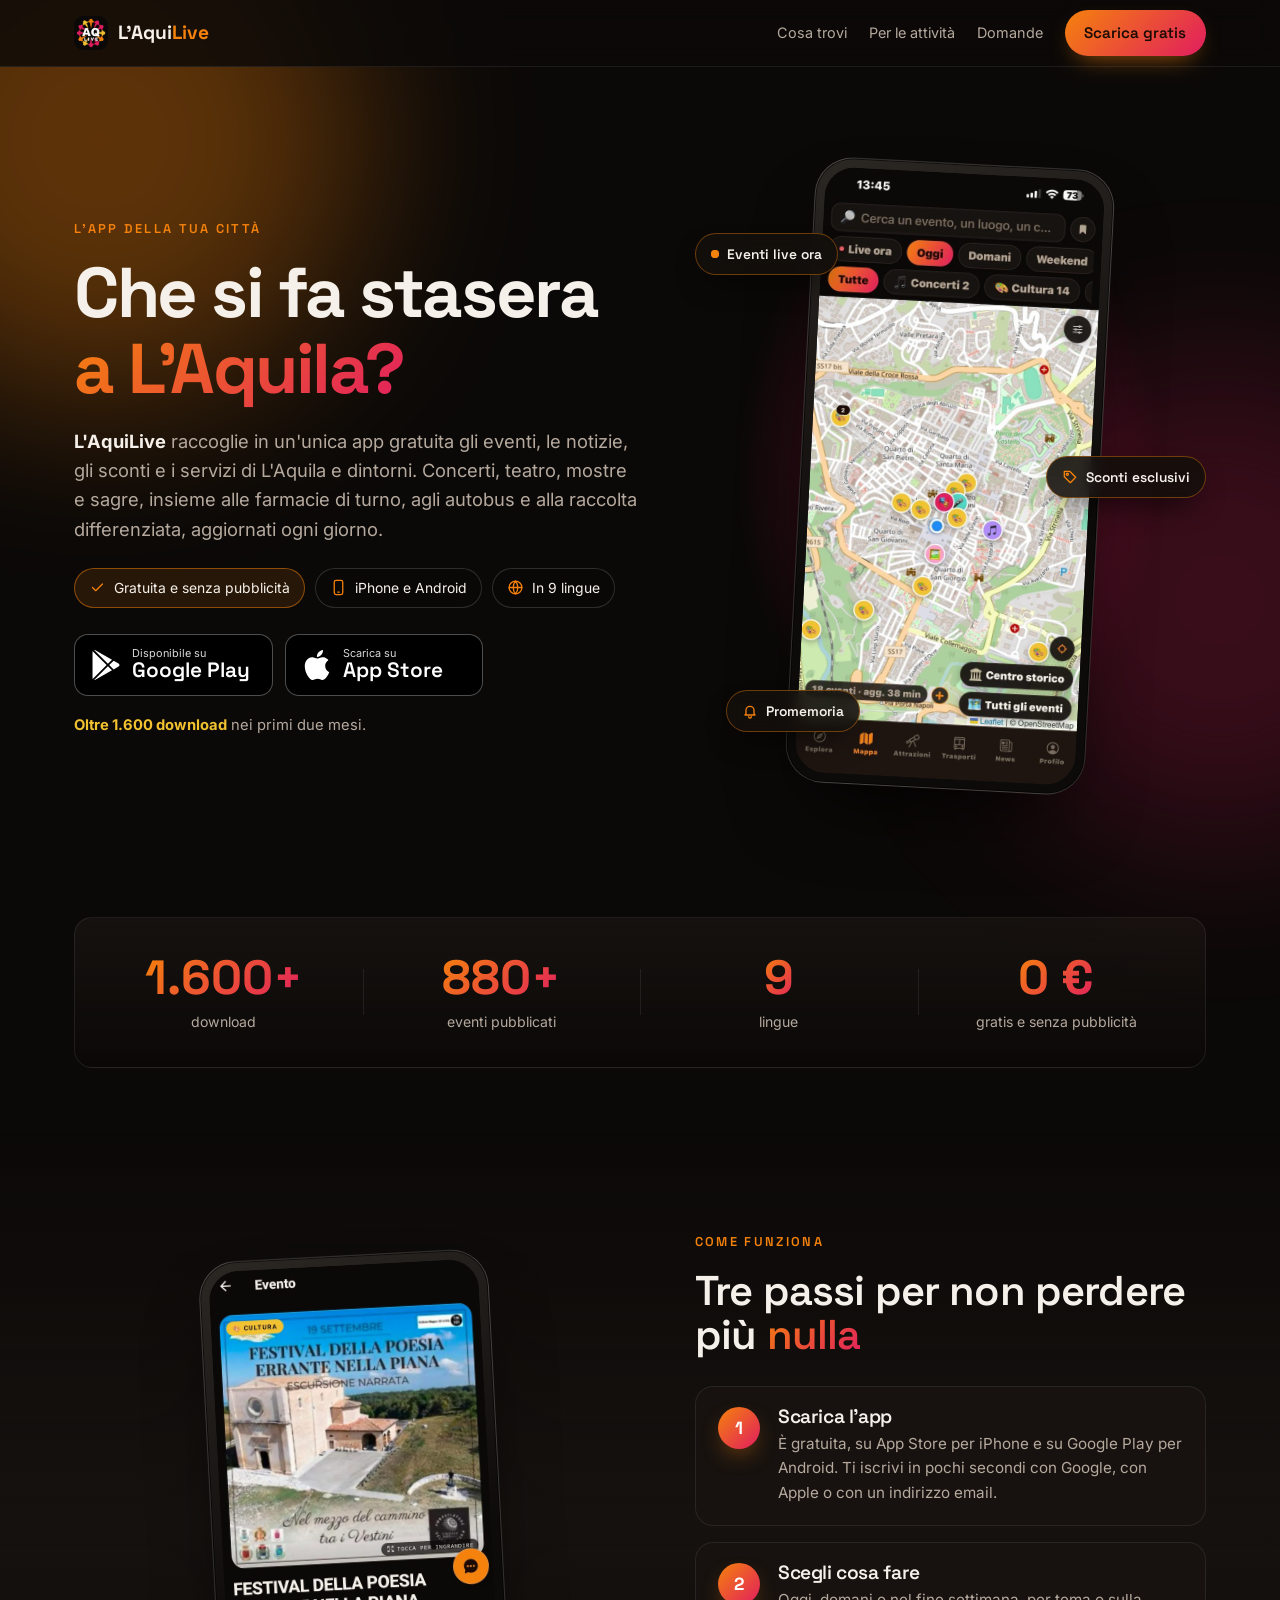
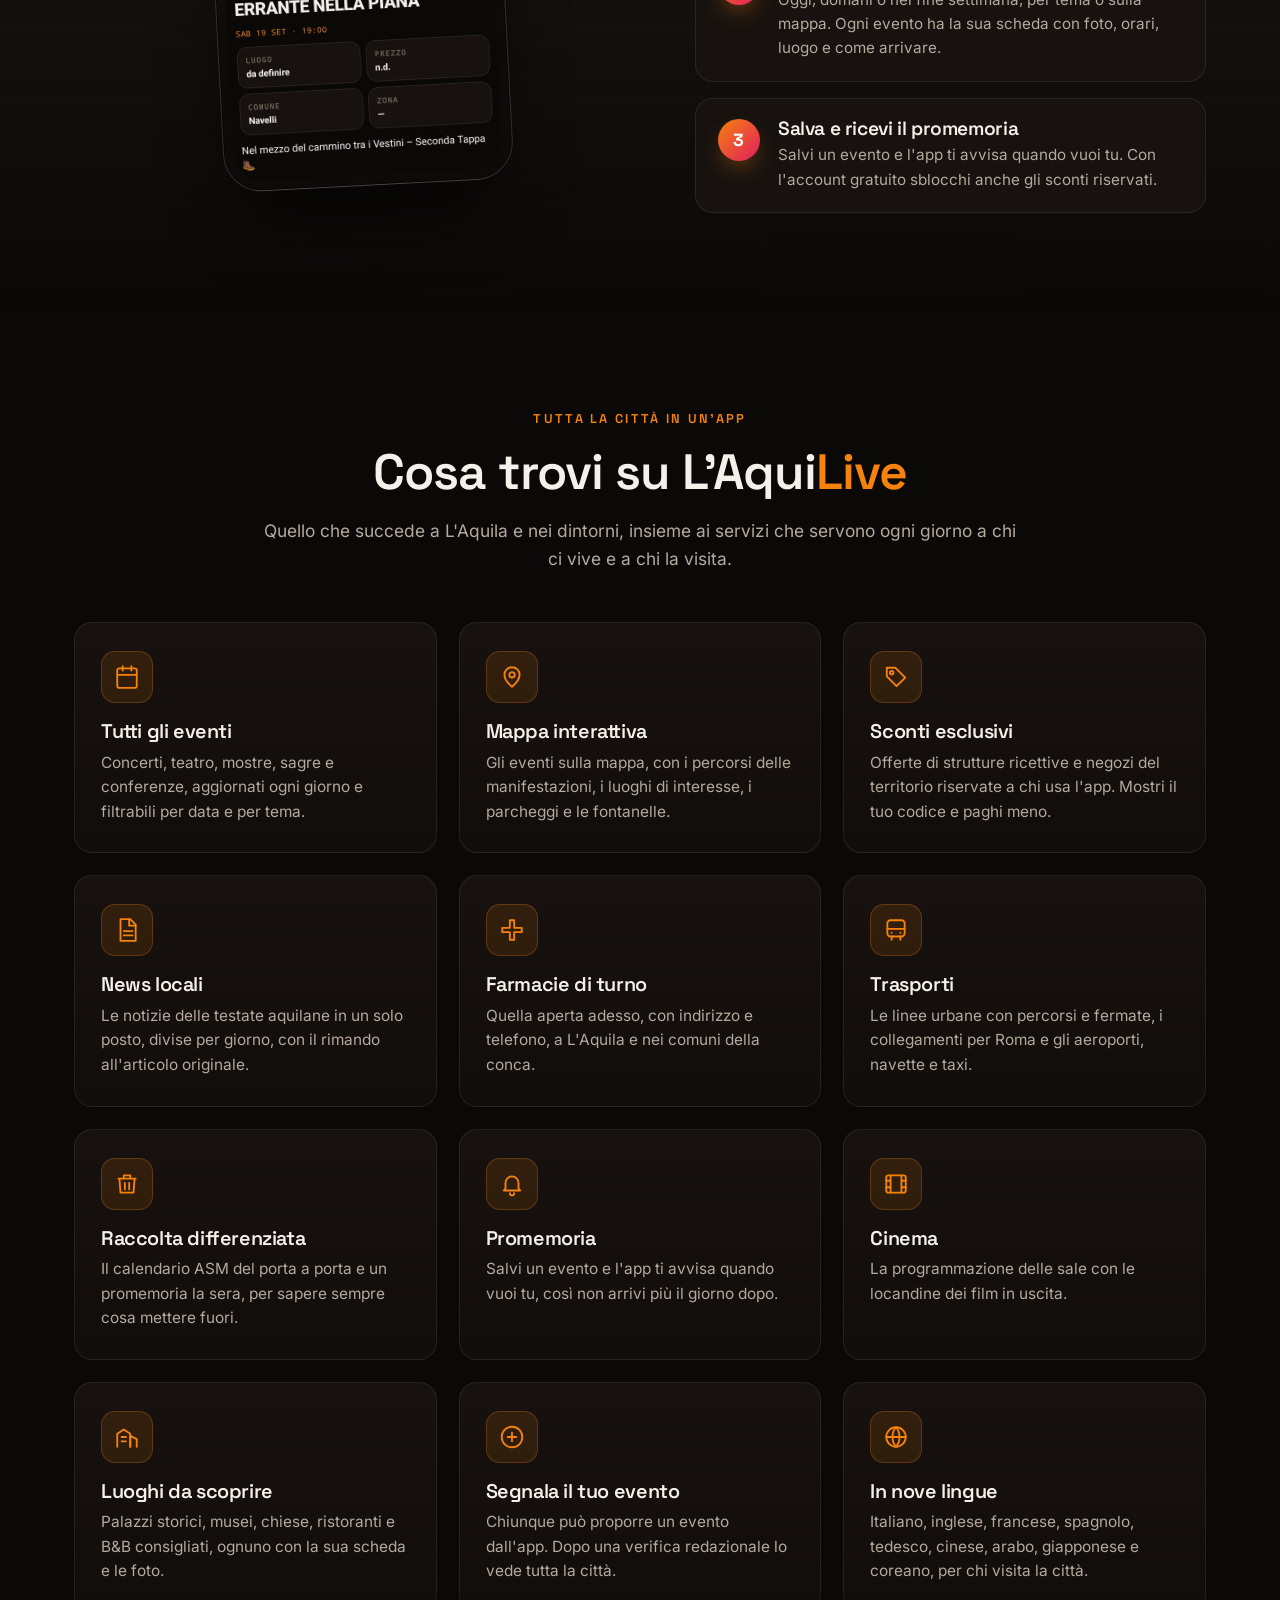
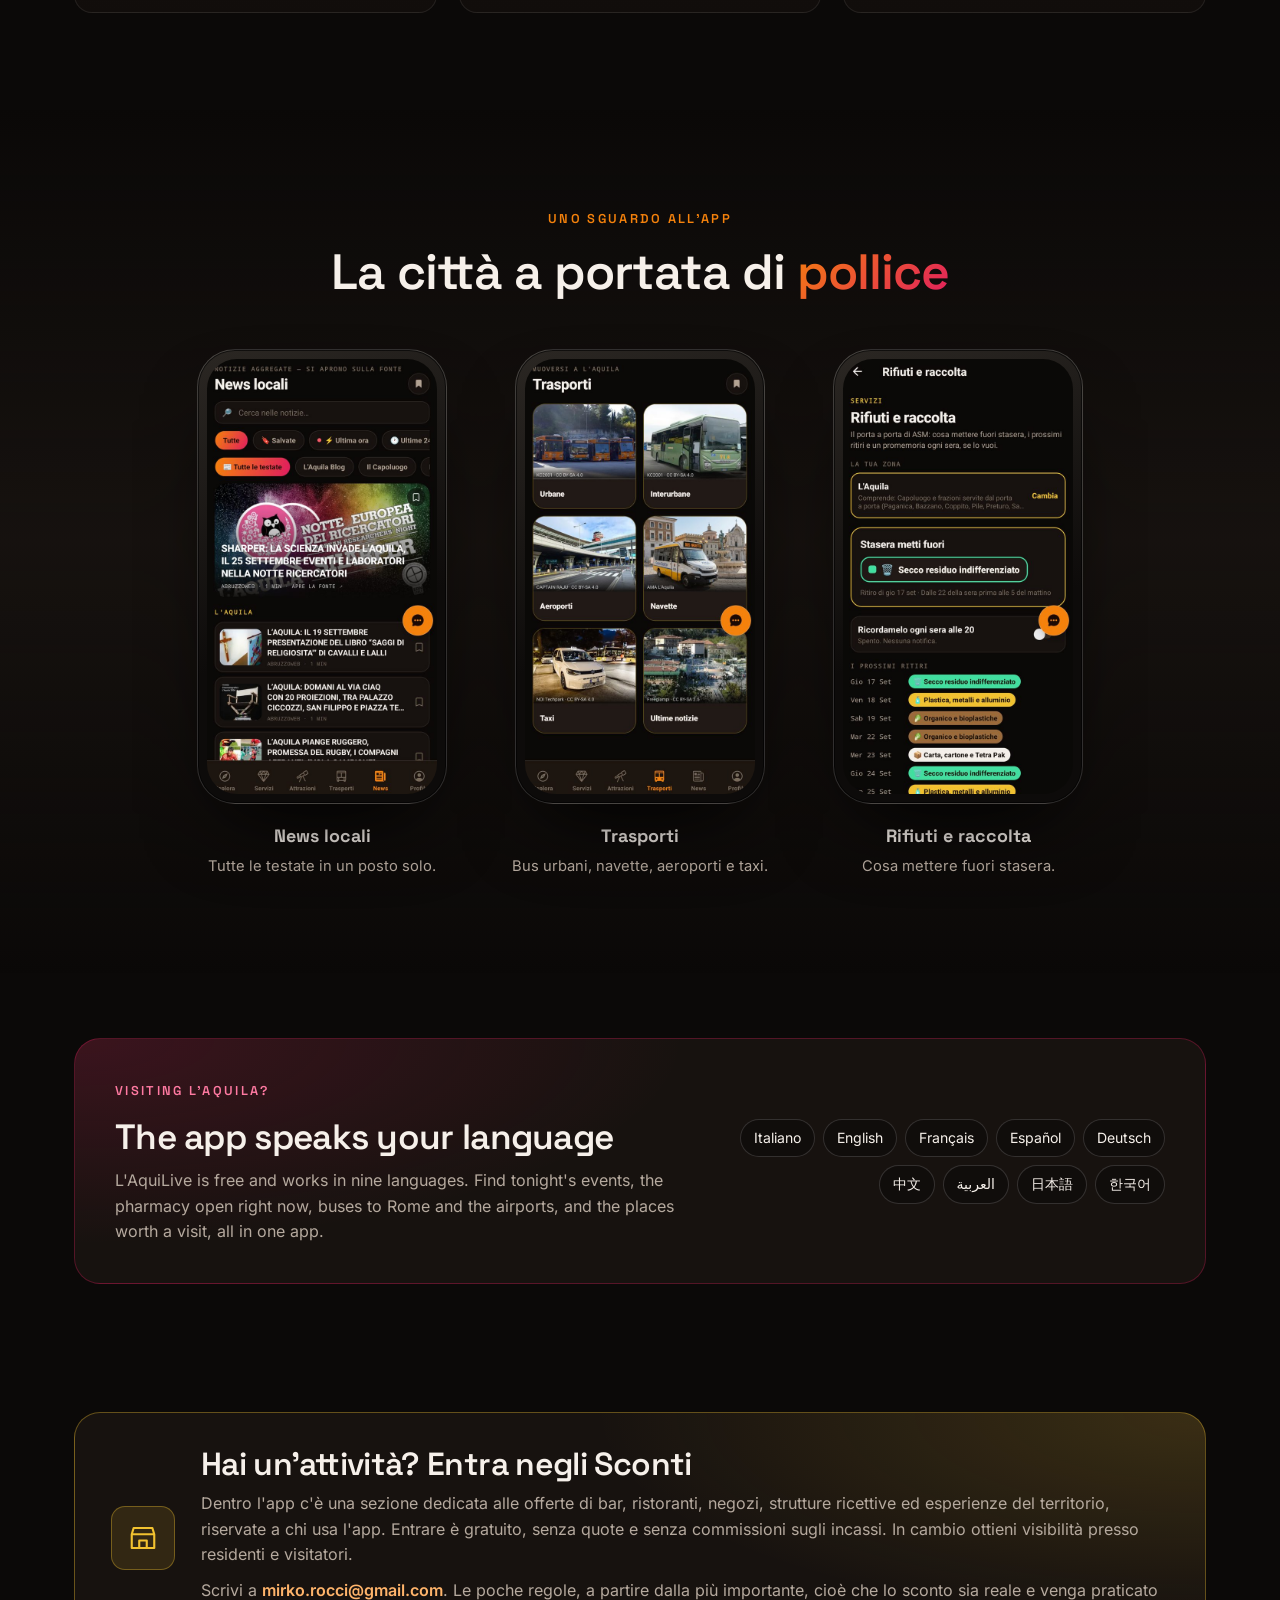
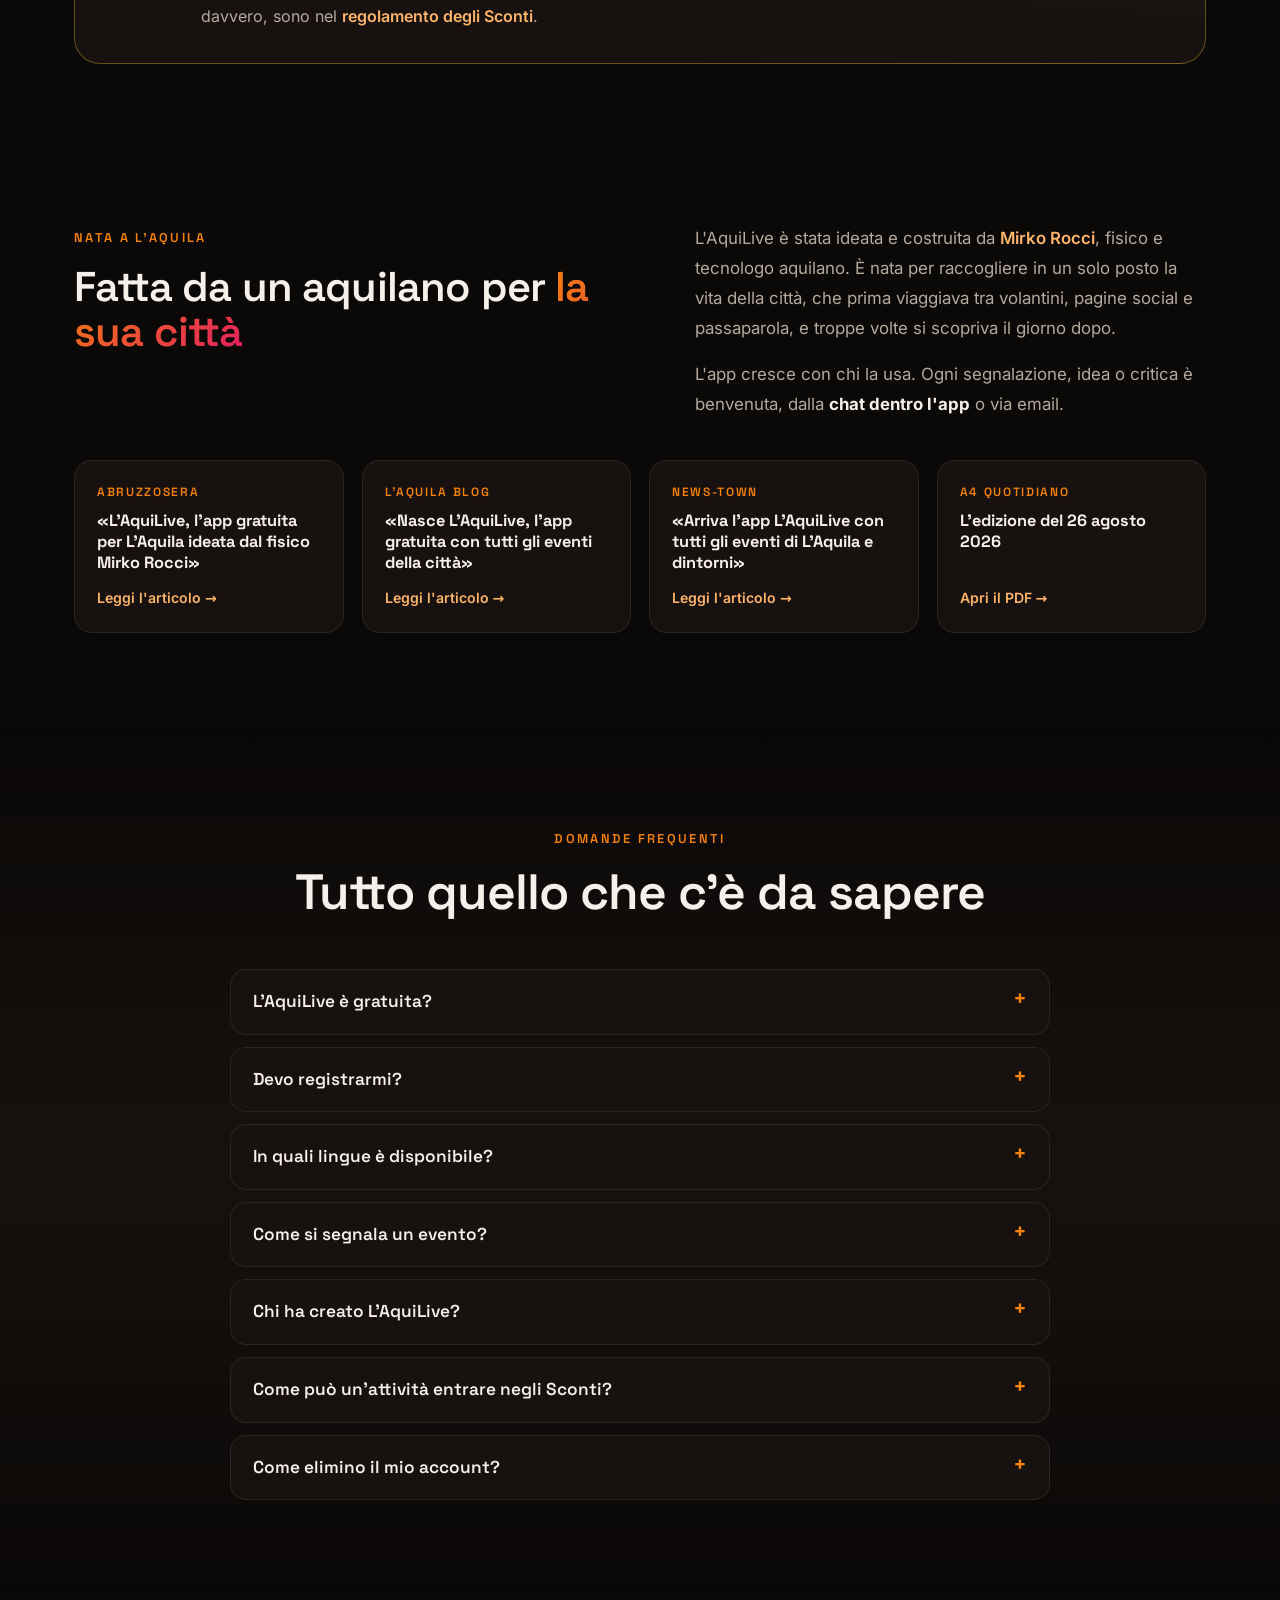
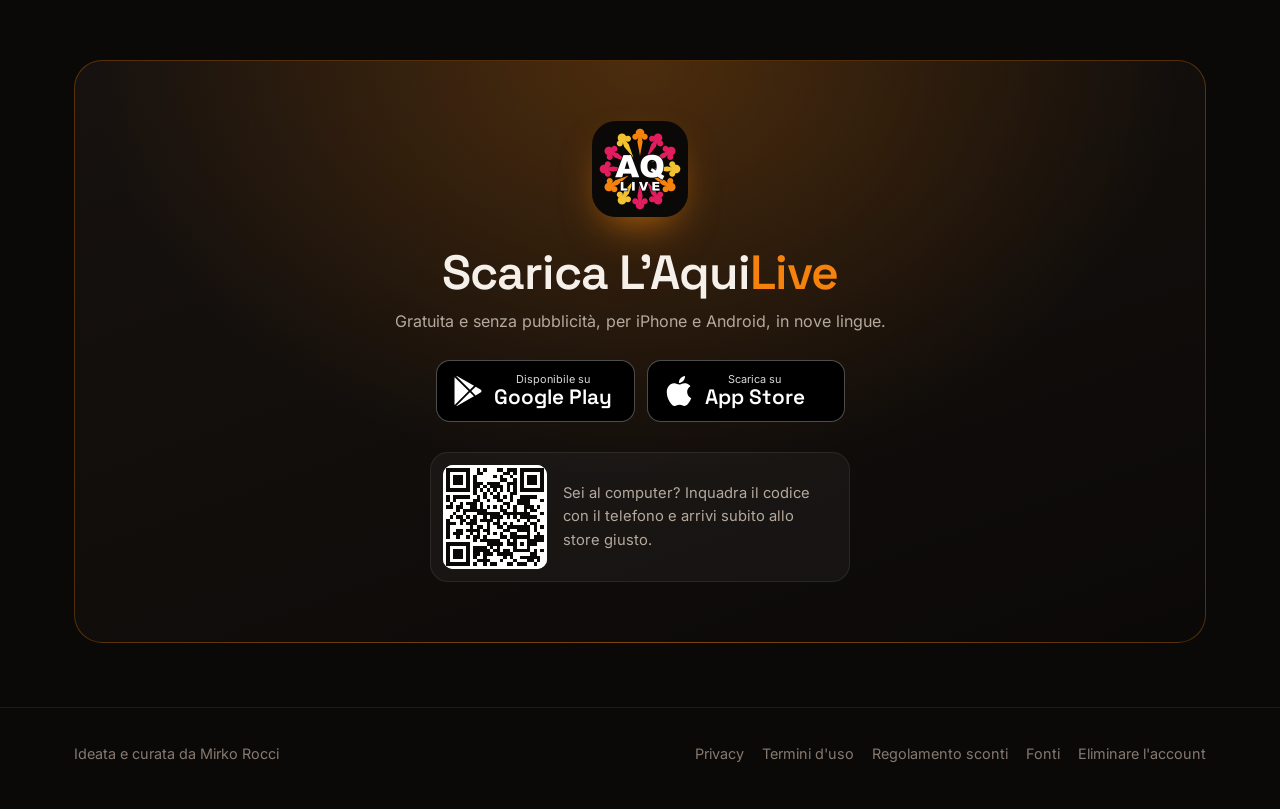
==== commit 1c733711: "Documenti legali di L'AquiLive su laquilive.it, caratteri serviti dal sito Privacy, termini, elimina" ====
--- a/index.html
+++ b/index.html
@@ -4,7 +4,7 @@
 <meta charset="utf-8">
 <meta name="viewport" content="width=device-width, initial-scale=1">
 <!-- Sicurezza: niente script in linea, i conteggi dei tocchi vanno solo verso Supabase -->
-<meta http-equiv="Content-Security-Policy" content="default-src 'self'; img-src 'self' data:; style-src 'self' 'unsafe-inline' https://fonts.googleapis.com; font-src https://fonts.gstatic.com; script-src 'self'; connect-src https://kdgytiribodwqccvwzvc.supabase.co; object-src 'none'; base-uri 'self'; form-action 'self'; upgrade-insecure-requests">
+<meta http-equiv="Content-Security-Policy" content="default-src 'self'; img-src 'self' data:; style-src 'self' 'unsafe-inline'; font-src 'self'; script-src 'self'; connect-src https://kdgytiribodwqccvwzvc.supabase.co; object-src 'none'; base-uri 'self'; form-action 'self'; upgrade-insecure-requests">
 <meta name="referrer" content="strict-origin-when-cross-origin">
 <title>L'AquiLive · L'app gratuita degli eventi di L'Aquila</title>
 <meta name="description" content="L'AquiLive è l'app gratuita e senza pubblicità con gli eventi, le notizie, gli sconti e i servizi di L'Aquila e dintorni. Mappa, farmacie di turno, autobus e raccolta differenziata, per iPhone e Android, in 9 lingue.">
@@ -30,9 +30,8 @@
 <meta name="twitter:description" content="Eventi, notizie, sconti e servizi di L'Aquila e dintorni in un'unica app, gratuita e senza pubblicità.">
 <meta name="twitter:image" content="https://laquilive.it/assets/og-laquilive.jpg">
 <meta name="apple-itunes-app" content="app-id=6796280318">
-<link rel="preconnect" href="https://fonts.googleapis.com">
-<link rel="preconnect" href="https://fonts.gstatic.com" crossorigin>
-<link href="https://fonts.googleapis.com/css2?family=Space+Grotesk:wght@500;600;700&family=Inter:wght@400;500;600;700&display=swap" rel="stylesheet">
+<link rel="preload" href="/assets/fonts/inter-latin-wght-normal.woff2" as="font" type="font/woff2" crossorigin>
+<link rel="stylesheet" href="/assets/fonts/caratteri.css">
 <script type="application/ld+json">
 {
   "@context": "https://schema.org",
@@ -67,8 +66,7 @@
       ],
       "sameAs": [
         "https://play.google.com/store/apps/details?id=it.aqlive99.app",
-        "https://apps.apple.com/it/app/laquilive/id6796280318",
-        "https://mirkorocci.it/laquilive/"
+        "https://apps.apple.com/it/app/laquilive/id6796280318"
       ],
       "spatialCoverage": { "@type": "Place", "name": "L'Aquila e provincia", "address": { "@type": "PostalAddress", "addressLocality": "L'Aquila", "addressRegion": "AQ", "addressCountry": "IT" } },
       "author": { "@type": "Person", "@id": "https://mirkorocci.it/#person", "name": "Mirko Rocci", "url": "https://mirkorocci.it/" },
@@ -450,7 +448,7 @@
       <div>
         <h2>Hai un'attività? Entra negli Sconti</h2>
         <p>Dentro l'app c'è una sezione dedicata alle offerte di bar, ristoranti, negozi, strutture ricettive ed esperienze del territorio, riservate a chi usa l'app. Entrare è gratuito, senza quote e senza commissioni sugli incassi. In cambio ottieni visibilità presso residenti e visitatori.</p>
-        <p>Scrivi a <a class="link-inline" href="mailto:mirko.rocci@gmail.com?subject=L'AquiLive%2C%20sezione%20Sconti">mirko.rocci@gmail.com</a>. Le poche regole, a partire dalla più importante, cioè che lo sconto sia reale e venga praticato davvero, sono nel <a class="link-inline" href="https://mirkorocci.it/laquilive-regolamento-sconti.html">regolamento degli Sconti</a>.</p>
+        <p>Scrivi a <a class="link-inline" href="mailto:mirko.rocci@gmail.com?subject=L'AquiLive%2C%20sezione%20Sconti">mirko.rocci@gmail.com</a>. Le poche regole, a partire dalla più importante, cioè che lo sconto sia reale e venga praticato davvero, sono nel <a class="link-inline" href="/regolamento-sconti/">regolamento degli Sconti</a>.</p>
       </div>
     </div>
   </div>
@@ -489,7 +487,7 @@
       <details class="reveal"><summary>Come si segnala un evento?</summary><p>Chiunque può proporre un evento direttamente dall'app. Dopo una verifica redazionale viene pubblicato e diventa visibile a tutti.</p></details>
       <details class="reveal"><summary>Chi ha creato L'AquiLive?</summary><p>L'app è stata ideata e costruita da <a class="link-inline" href="https://mirkorocci.it/">Mirko Rocci</a>, fisico e tecnologo aquilano.</p></details>
       <details class="reveal"><summary>Come può un'attività entrare negli Sconti?</summary><p>Scrivendo a <a class="link-inline" href="mailto:mirko.rocci@gmail.com?subject=L'AquiLive%2C%20sezione%20Sconti">mirko.rocci@gmail.com</a>. L'inserimento è gratuito, senza quote né commissioni, e la regola principale è che lo sconto sia reale e venga praticato davvero.</p></details>
-      <details class="reveal"><summary>Come elimino il mio account?</summary><p>Dall'app, in Profilo, con l'eliminazione definitiva. Tutti i passaggi sono nella <a class="link-inline" href="https://mirkorocci.it/laquilive-eliminazione-account.html">pagina dedicata</a>.</p></details>
+      <details class="reveal"><summary>Come elimino il mio account?</summary><p>Dall'app, in Profilo, con l'eliminazione definitiva. Tutti i passaggi sono nella <a class="link-inline" href="/eliminazione-account/">pagina dedicata</a>.</p></details>
     </div>
   </div>
 </section>
@@ -522,11 +520,11 @@
   <div class="container">
     <span>Ideata e curata da <a href="https://mirkorocci.it/">Mirko Rocci</a></span>
     <nav aria-label="Documenti">
-      <a href="https://mirkorocci.it/laquilive-privacy.html">Privacy</a>
-      <a href="https://mirkorocci.it/laquilive-termini.html">Termini d'uso</a>
-      <a href="https://mirkorocci.it/laquilive-regolamento-sconti.html">Regolamento sconti</a>
-      <a href="https://mirkorocci.it/laquilive-fonti.html">Fonti</a>
-      <a href="https://mirkorocci.it/laquilive-eliminazione-account.html">Eliminare l'account</a>
+      <a href="/privacy/">Privacy</a>
+      <a href="/termini/">Termini d'uso</a>
+      <a href="/regolamento-sconti/">Regolamento sconti</a>
+      <a href="/fonti/">Fonti</a>
+      <a href="/eliminazione-account/">Eliminare l'account</a>
     </nav>
   </div>
 </footer>
--- a/assets/fonts/caratteri.css
+++ b/assets/fonts/caratteri.css
@@ -0,0 +1,5 @@
+/* caratteri serviti dal sito: nessuna richiesta a Google (17/11/2026) */
+@font-face{font-family:'Space Grotesk';font-style:normal;font-display:swap;font-weight:300 900;src:url(/assets/fonts/space-grotesk-latin-ext-wght-normal.woff2) format('woff2');unicode-range:U+0100-02BA,U+02BD-02C5,U+02C7-02CC,U+02CE-02D7,U+02DD-02FF,U+0304,U+0308,U+0329,U+1D00-1DBF,U+1E00-1E9F,U+1EF2-1EFF,U+2020,U+20A0-20AB,U+20AD-20C0,U+2113,U+2C60-2C7F,U+A720-A7FF}
+@font-face{font-family:'Space Grotesk';font-style:normal;font-display:swap;font-weight:300 900;src:url(/assets/fonts/space-grotesk-latin-wght-normal.woff2) format('woff2');unicode-range:U+0000-00FF,U+0131,U+0152-0153,U+02BB-02BC,U+02C6,U+02DA,U+02DC,U+0304,U+0308,U+0329,U+2000-206F,U+20AC,U+2122,U+2191,U+2193,U+2212,U+2215,U+FEFF,U+FFFD}
+@font-face{font-family:'Inter';font-style:normal;font-display:swap;font-weight:300 900;src:url(/assets/fonts/inter-latin-ext-wght-normal.woff2) format('woff2');unicode-range:U+0100-02BA,U+02BD-02C5,U+02C7-02CC,U+02CE-02D7,U+02DD-02FF,U+0304,U+0308,U+0329,U+1D00-1DBF,U+1E00-1E9F,U+1EF2-1EFF,U+2020,U+20A0-20AB,U+20AD-20C0,U+2113,U+2C60-2C7F,U+A720-A7FF}
+@font-face{font-family:'Inter';font-style:normal;font-display:swap;font-weight:300 900;src:url(/assets/fonts/inter-latin-wght-normal.woff2) format('woff2');unicode-range:U+0000-00FF,U+0131,U+0152-0153,U+02BB-02BC,U+02C6,U+02DA,U+02DC,U+0304,U+0308,U+0329,U+2000-206F,U+20AC,U+2122,U+2191,U+2193,U+2212,U+2215,U+FEFF,U+FFFD}
